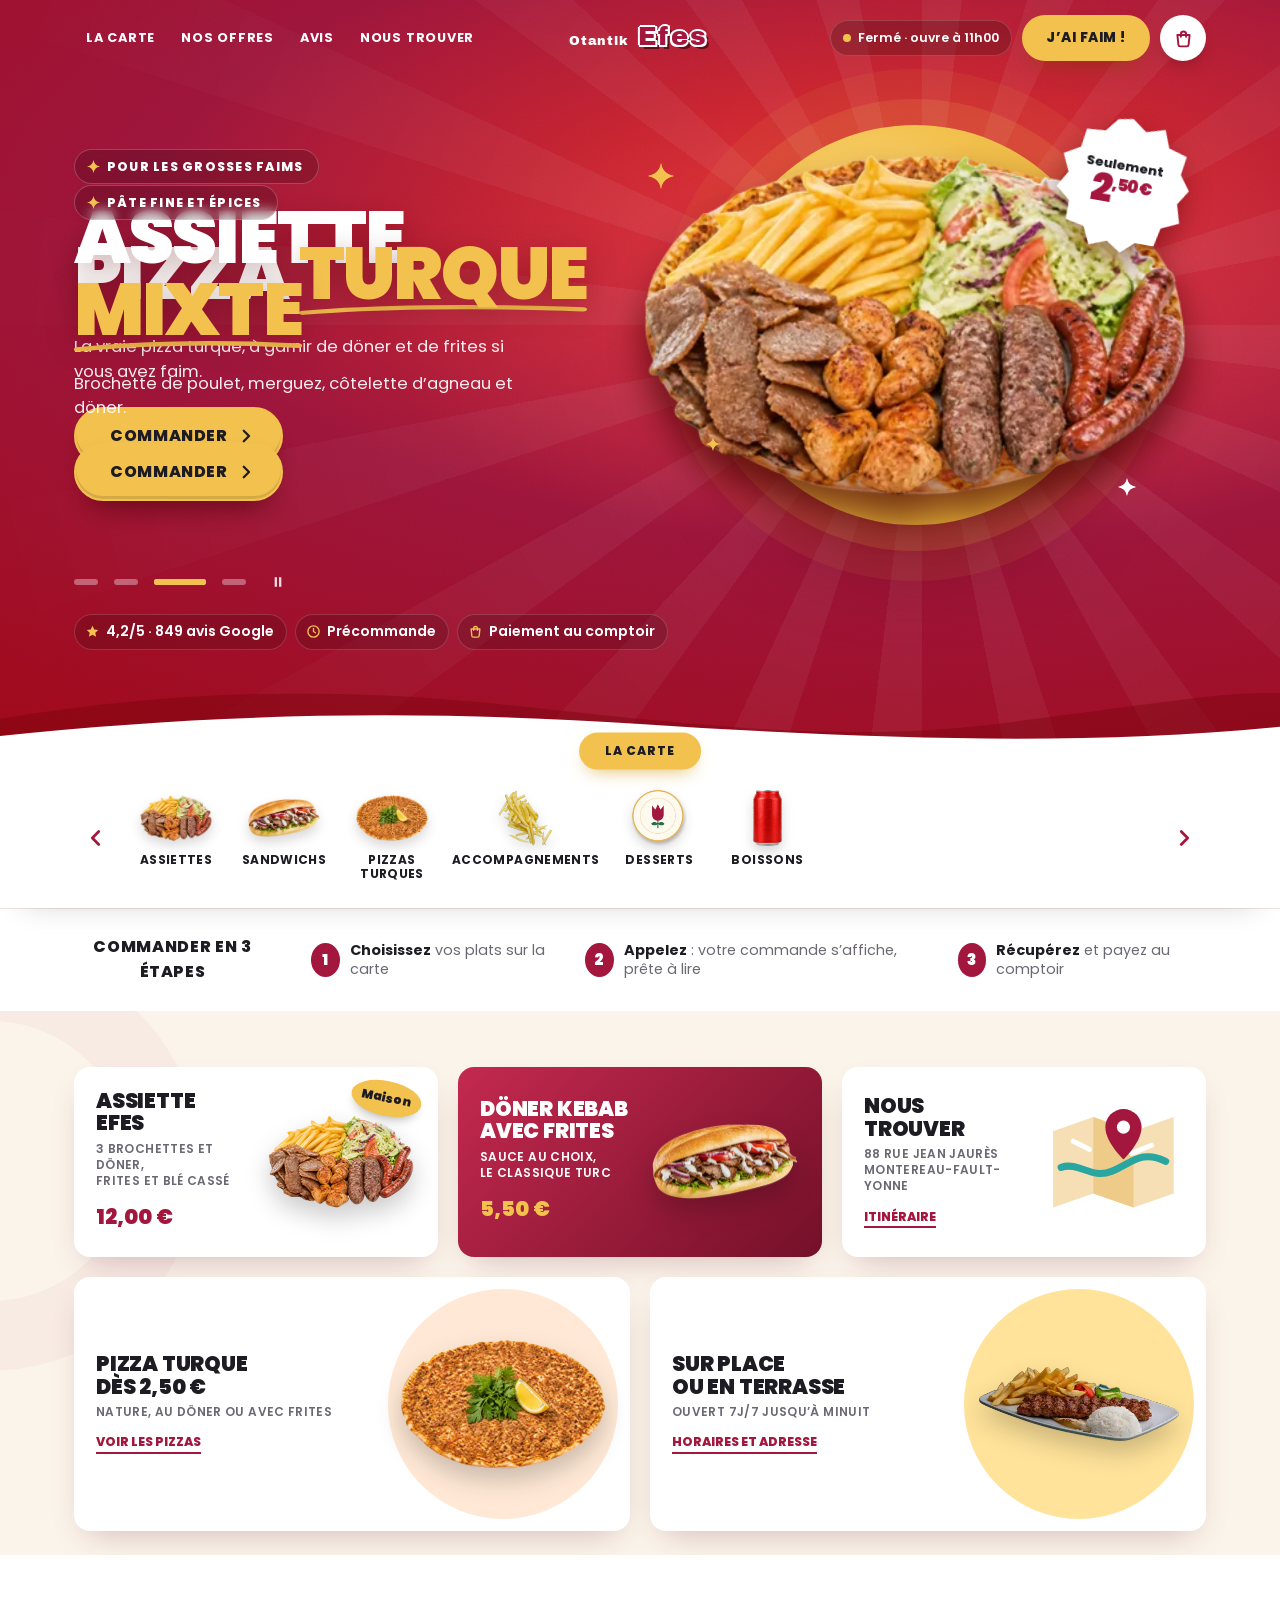
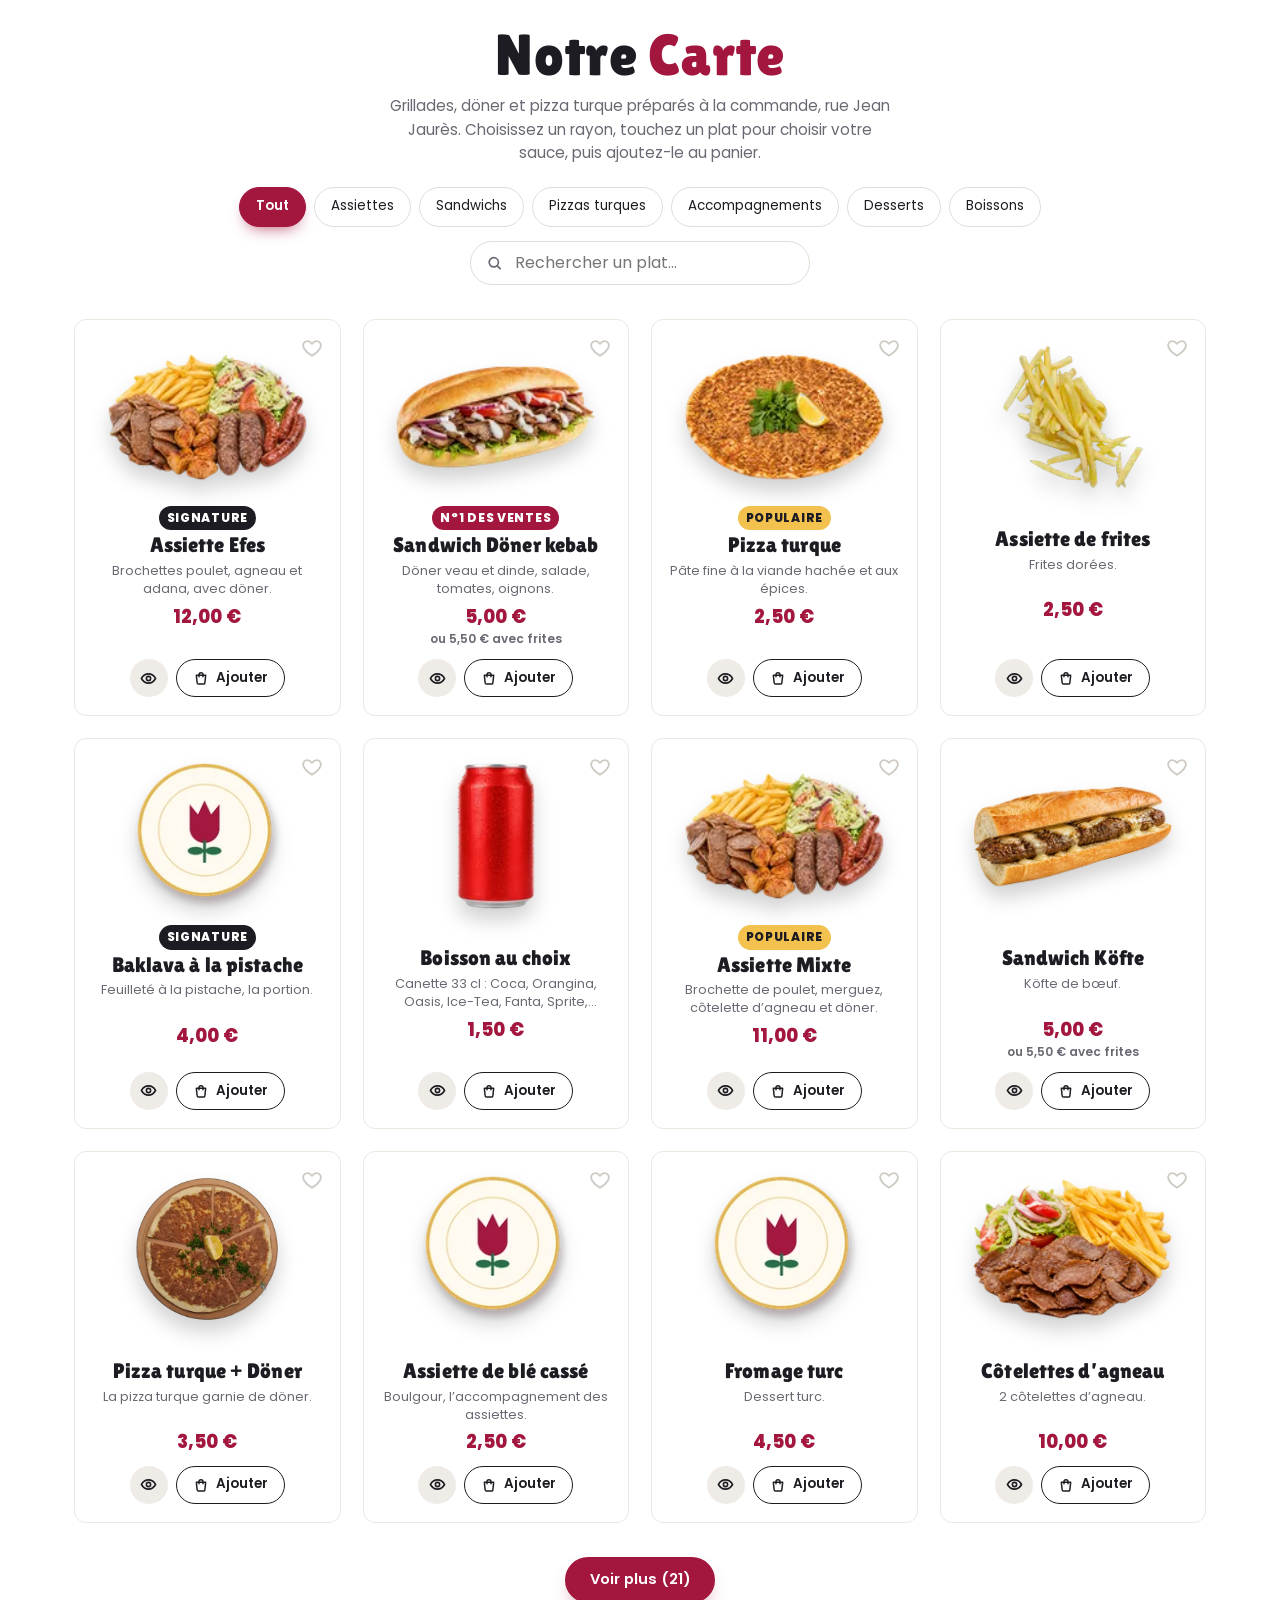
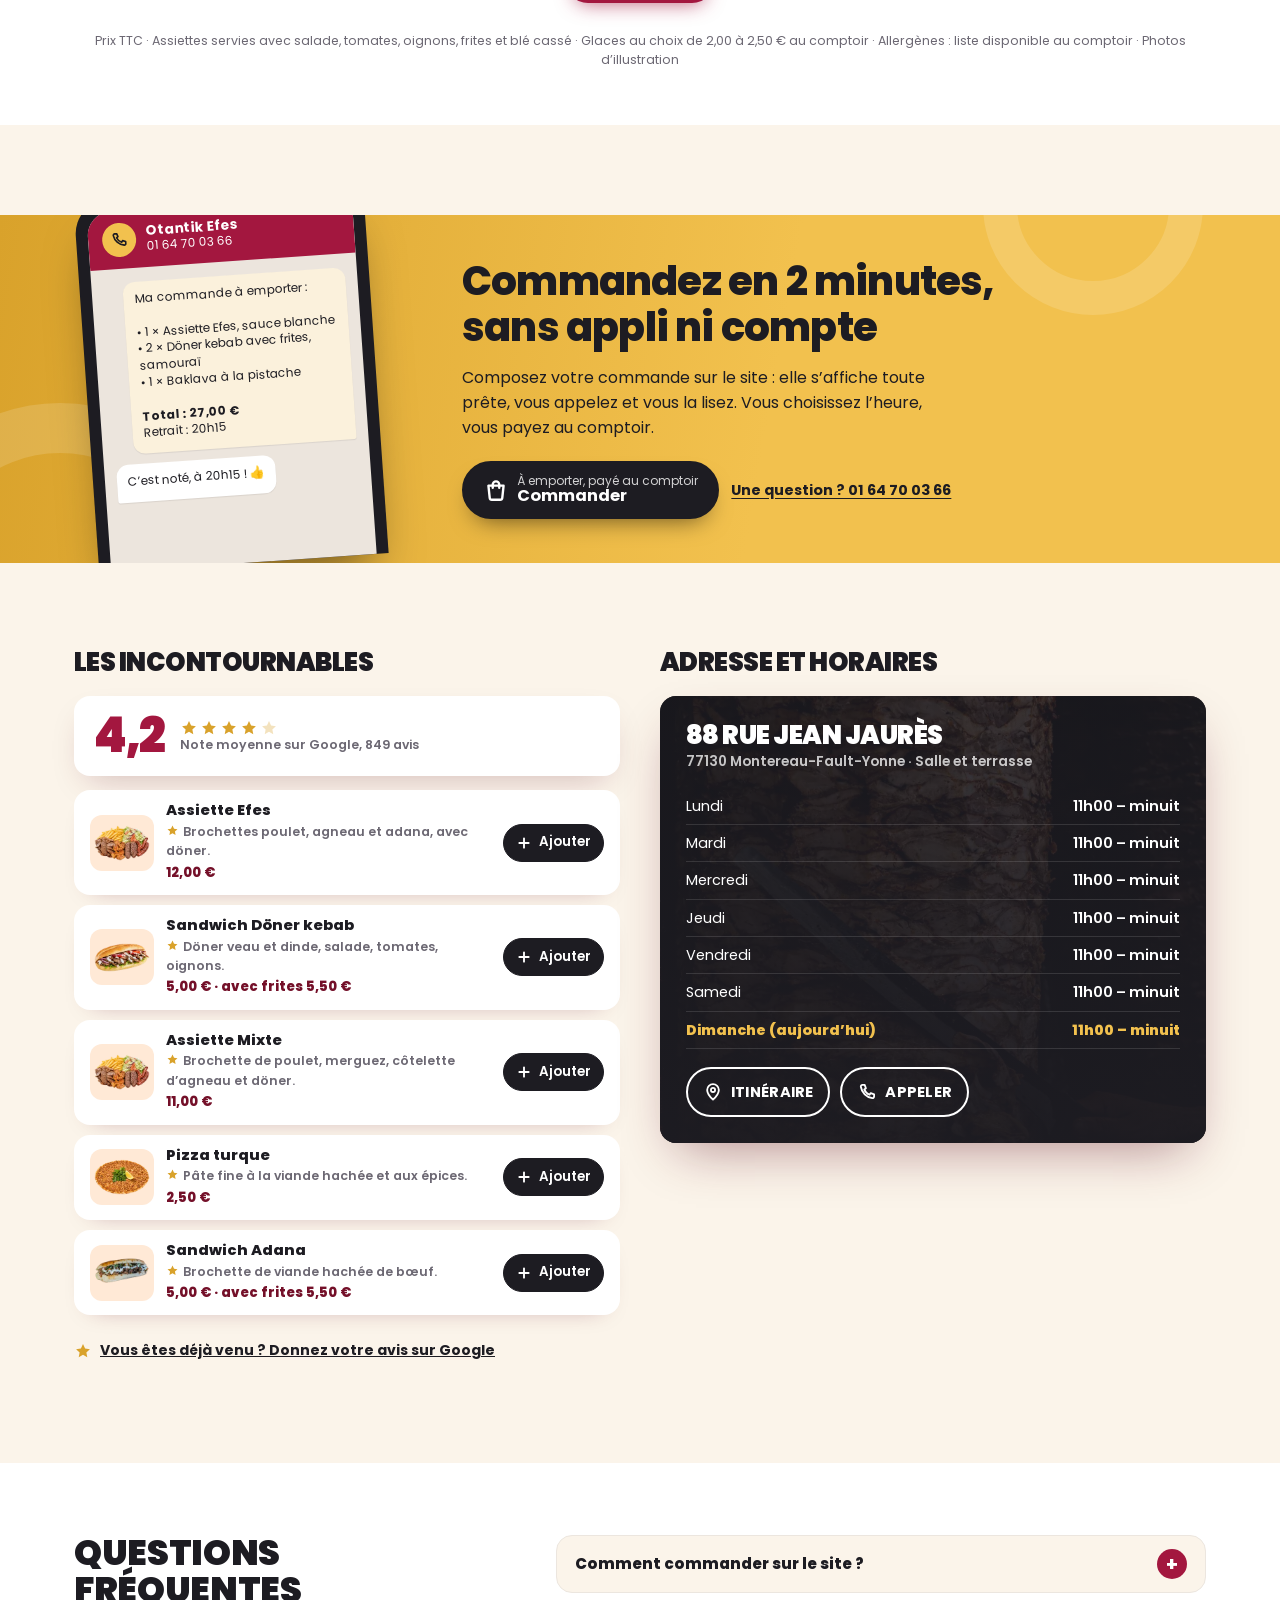
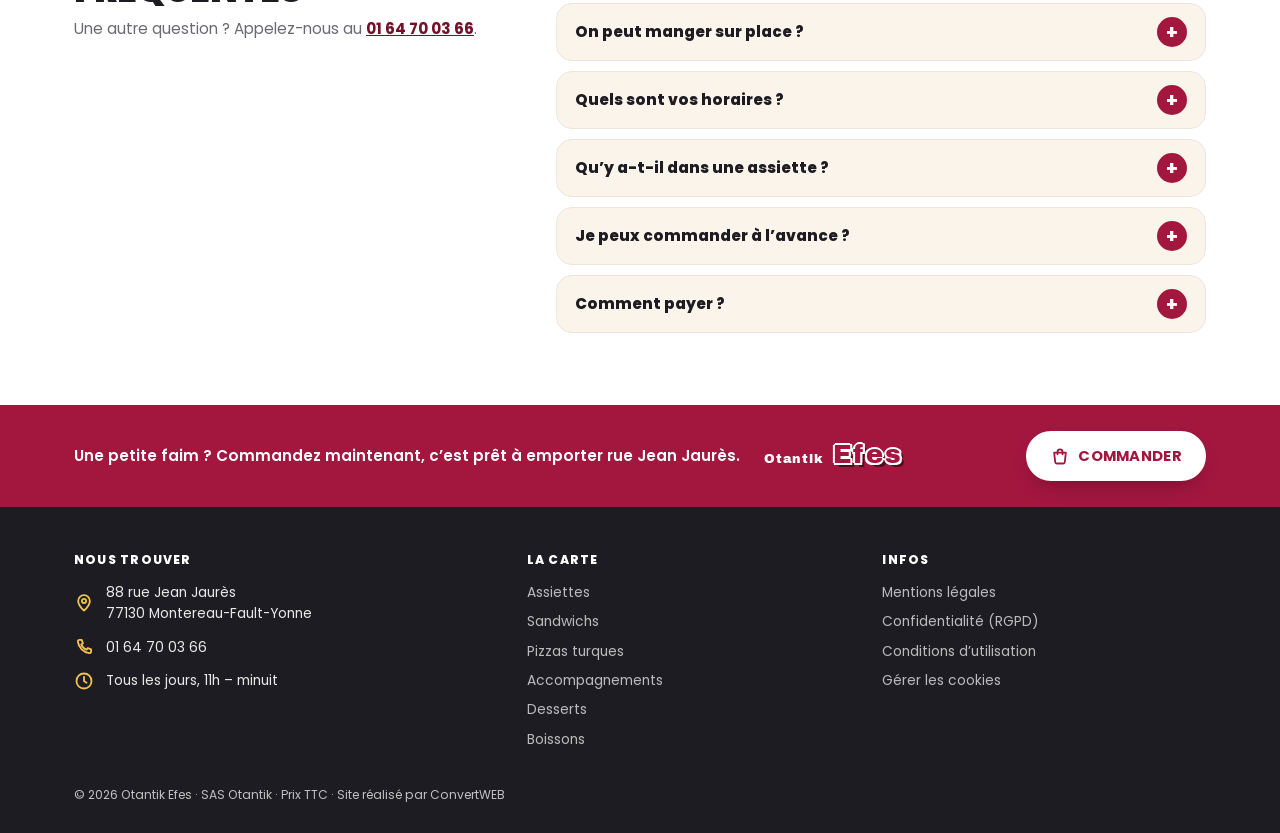
==== index.html @ 246e7611 "Site d'Otantik Efes, restaurant turc à Montereau Repris du modèle Le Touareg : carte du flyer (assie" ====
<!doctype html>
<html lang="fr">
<head>
<meta charset="utf-8">
<meta name="viewport" content="width=device-width, initial-scale=1, viewport-fit=cover">
<title>Otantik Efes Montereau · Restaurant turc, kebab et assiettes</title>
<meta name="description" content="Restaurant turc rue Jean Jaurès à Montereau-Fault-Yonne : assiettes grillades, döner kebab, adana, pizza turque. Ouvert 7j/7 de 11h à minuit. Sur place, en terrasse ou à emporter.">
<meta http-equiv="Content-Security-Policy" content="default-src 'self'; script-src 'self' https://gc.zgo.at; style-src 'self' 'unsafe-inline'; img-src 'self' data: https://*.goatcounter.com; font-src 'self'; connect-src 'self' https://*.goatcounter.com; object-src 'none'; base-uri 'self'; form-action 'self'; upgrade-insecure-requests">
<meta name="referrer" content="strict-origin-when-cross-origin">
<meta name="robots" content="index, follow, max-image-preview:large">
<meta name="theme-color" content="#a3173f">
<meta name="format-detection" content="telephone=no">
<link rel="canonical" href="https://convert-web.github.io/Efes/">
<link rel="icon" href="assets/img/favicon.ico" sizes="32x32">
<link rel="icon" href="assets/img/favicon.svg" type="image/svg+xml">
<link rel="apple-touch-icon" href="assets/img/apple-touch-icon.png">
<link rel="manifest" href="site.webmanifest">

<meta property="og:type" content="restaurant.restaurant">
<meta property="og:locale" content="fr_FR">
<meta property="og:site_name" content="Otantik Efes">
<meta property="og:title" content="Otantik Efes · Restaurant turc à Montereau">
<meta property="og:description" content="88 rue Jean Jaurès à Montereau-Fault-Yonne. Ouvert 7j/7 de 11h à minuit. Assiettes, döner kebab, pizza turque.">
<meta property="og:url" content="https://convert-web.github.io/Efes/">
<meta property="og:image" content="https://convert-web.github.io/Efes/assets/img/og-image.jpg">
<meta property="og:image:type" content="image/jpeg">
<meta property="og:image:width" content="1200">
<meta property="og:image:height" content="630">
<meta property="og:image:alt" content="Assiette de grillades d’Otantik Efes sur fond bordeaux">
<meta name="twitter:card" content="summary_large_image">
<meta name="twitter:title" content="Otantik Efes · Restaurant turc à Montereau">
<meta name="twitter:description" content="88 rue Jean Jaurès à Montereau-Fault-Yonne. Ouvert 7j/7 de 11h à minuit.">
<meta name="twitter:image" content="https://convert-web.github.io/Efes/assets/img/og-image.jpg">
<meta name="twitter:image:alt" content="Assiette de grillades d’Otantik Efes sur fond bordeaux">

<link rel="preload" href="assets/fonts/poppins-900.woff2" as="font" type="font/woff2" crossorigin>
<link rel="preload" href="assets/fonts/poppins-400.woff2" as="font" type="font/woff2" crossorigin>
<link rel="preload" href="assets/fonts/poppins-800.woff2" as="font" type="font/woff2" crossorigin>
<link rel="preload" as="image" href="assets/img/plats/assiette-mixte-420.webp" imagesrcset="assets/img/plats/assiette-mixte-160.webp 160w, assets/img/plats/assiette-mixte-420.webp 420w, assets/img/plats/assiette-mixte-600.webp 600w, assets/img/plats/assiette-mixte-840.webp 840w" imagesizes="(min-width: 768px) 560px, 300px" fetchpriority="high">
<link rel="stylesheet" href="assets/css/site.css?v=20261110a">

<script type="application/ld+json">
{
  "@context": "https://schema.org",
  "@type": "Restaurant",
  "name": "Otantik Efes",
  "alternateName": "Restaurant Efes",
  "url": "https://convert-web.github.io/Efes/",
  "image": "https://convert-web.github.io/Efes/assets/img/og-image.jpg",
  "servesCuisine": ["Turque", "Kebab", "Grillades", "Pizza turque", "Sandwichs"],
  "priceRange": "10–20 €",
  "telephone": "+33 1 64 70 03 66",
  "address": {
    "@type": "PostalAddress",
    "streetAddress": "88 rue Jean Jaurès",
    "postalCode": "77130",
    "addressLocality": "Montereau-Fault-Yonne",
    "addressRegion": "Seine-et-Marne",
    "addressCountry": "FR"
  },
  "openingHoursSpecification": [{
    "@type": "OpeningHoursSpecification",
    "dayOfWeek": ["Monday", "Tuesday", "Wednesday", "Thursday", "Friday", "Saturday", "Sunday"],
    "opens": "11:00",
    "closes": "23:59"
  }],
  "hasMenu": "https://convert-web.github.io/Efes/#carte",
  "acceptsReservations": false,
  "amenityFeature": [{"@type": "LocationFeatureSpecification", "name": "Terrasse", "value": true}]
}
</script>
<script type="application/ld+json">
{
  "@context": "https://schema.org",
  "@type": "FAQPage",
  "mainEntity": [
    {"@type": "Question", "name": "Comment commander sur le site ?", "acceptedAnswer": {"@type": "Answer", "text": "Choisissez vos plats sur la carte, ouvrez le panier, indiquez votre prénom et l’heure de retrait. Votre commande s’affiche, prête à lire : appelez le 01 64 70 03 66 et vous la récupérez au comptoir. Pas besoin de compte ni d’application."}},
    {"@type": "Question", "name": "On peut manger sur place ?", "acceptedAnswer": {"@type": "Answer", "text": "Oui, en salle ou en terrasse, au 88 rue Jean Jaurès à Montereau-Fault-Yonne. Tout est aussi disponible à emporter."}},
    {"@type": "Question", "name": "Quels sont vos horaires ?", "acceptedAnswer": {"@type": "Answer", "text": "Tous les jours, de 11h à minuit, sans interruption."}},
    {"@type": "Question", "name": "Qu’y a-t-il dans une assiette ?", "acceptedAnswer": {"@type": "Answer", "text": "Toutes nos assiettes sont servies avec salade, tomates, oignons, frites et blé cassé, et la sauce de votre choix : sauce blanche, harissa, ketchup, mayonnaise, moutarde, samouraï, algérienne ou barbecue."}},
    {"@type": "Question", "name": "Je peux commander à l’avance ?", "acceptedAnswer": {"@type": "Answer", "text": "Oui. Dans le panier, choisissez l’heure de retrait qui vous arrange, même pour plus tard dans la journée ou le lendemain si nous sommes fermés."}},
    {"@type": "Question", "name": "Comment payer ?", "acceptedAnswer": {"@type": "Answer", "text": "Vous payez au comptoir en récupérant votre commande."}}
  ]
}
</script>
</head>
<body>

<!-- Icônes -->
<svg width="0" height="0" style="position:absolute" aria-hidden="true">
  <symbol id="i-plus" viewBox="0 0 24 24"><path d="M12 5v14M5 12h14" stroke="currentColor" stroke-width="2.8" stroke-linecap="round" fill="none"/></symbol>
  <symbol id="i-sac" viewBox="0 0 24 24"><path d="M5 8h14l-1.2 11.2a2 2 0 0 1-2 1.8H8.2a2 2 0 0 1-2-1.8L5 8Z" fill="none" stroke="currentColor" stroke-width="2.2" stroke-linejoin="round"/><path d="M9 10V7a3 3 0 0 1 6 0v3" fill="none" stroke="currentColor" stroke-width="2.2" stroke-linecap="round"/></symbol>
  <symbol id="i-whatsapp" viewBox="0 0 24 24"><path fill="currentColor" d="M12.04 2a9.93 9.93 0 0 0-8.5 15.07L2 22l5.08-1.5A9.94 9.94 0 1 0 12.04 2Zm0 18.13a8.2 8.2 0 0 1-4.2-1.15l-.3-.18-3.02.89.9-2.94-.2-.31a8.2 8.2 0 1 1 6.82 3.69Zm4.5-6.14c-.25-.12-1.46-.72-1.69-.8-.23-.08-.39-.12-.56.12-.16.25-.64.8-.79.97-.14.16-.29.18-.54.06a6.7 6.7 0 0 1-1.97-1.22 7.4 7.4 0 0 1-1.37-1.7c-.14-.25 0-.38.11-.5l.37-.43c.12-.14.16-.25.25-.41.08-.16.04-.31-.02-.43-.06-.12-.56-1.34-.76-1.84-.2-.48-.4-.41-.56-.42h-.47a.9.9 0 0 0-.66.31 2.76 2.76 0 0 0-.86 2.05 4.8 4.8 0 0 0 1 2.55 11 11 0 0 0 4.2 3.71c.59.25 1.04.4 1.4.52.59.19 1.12.16 1.55.1.47-.07 1.46-.6 1.66-1.17.2-.58.2-1.07.15-1.17-.06-.1-.22-.17-.47-.29Z"/></symbol>
  <symbol id="i-tel" viewBox="0 0 24 24"><path d="M6.6 3.5h2.6l1.5 4-2 1.4a11 11 0 0 0 6.4 6.4l1.4-2 4 1.5v2.6a2 2 0 0 1-2.2 2A16.5 16.5 0 0 1 4.6 5.7a2 2 0 0 1 2-2.2Z" fill="none" stroke="currentColor" stroke-width="2.2" stroke-linejoin="round"/></symbol>
  <symbol id="i-scooter" viewBox="0 0 24 24"><g fill="none" stroke="currentColor" stroke-width="2.2" stroke-linecap="round" stroke-linejoin="round"><circle cx="6" cy="17" r="2.5"/><circle cx="18" cy="17" r="2.5"/><path d="M8.5 17h7M15 17l-1.5-7H11M13.5 10h3l1.5 4.5M4 13h5l1.5 4"/><path d="M3 8h6"/></g></symbol>
  <symbol id="i-horloge" viewBox="0 0 24 24"><g fill="none" stroke="currentColor" stroke-width="2.2" stroke-linecap="round"><circle cx="12" cy="12" r="9"/><path d="M12 7v5l3 2"/></g></symbol>
  <symbol id="i-lieu" viewBox="0 0 24 24"><g fill="none" stroke="currentColor" stroke-width="2.2"><path d="M12 21s-7-6.2-7-11.5a7 7 0 0 1 14 0C19 14.8 12 21 12 21Z" stroke-linejoin="round"/><circle cx="12" cy="9.5" r="2.5"/></g></symbol>
  <symbol id="i-etoile" viewBox="0 0 24 24"><path fill="currentColor" d="m12 2.8 2.8 5.9 6.4.8-4.7 4.4 1.2 6.4L12 17.1l-5.7 3.2 1.2-6.4L2.8 9.5l6.4-.8L12 2.8Z"/></symbol>
  <symbol id="i-ticket" viewBox="0 0 24 24"><path d="M3 8a2 2 0 0 0 2-2h14a2 2 0 0 0 2 2v8a2 2 0 0 0-2 2H5a2 2 0 0 0-2-2V8Z" fill="none" stroke="currentColor" stroke-width="2.2" stroke-linejoin="round"/><path d="M9 10h6M9 14h4" stroke="currentColor" stroke-width="2.2" stroke-linecap="round"/></symbol>
  <symbol id="i-check" viewBox="0 0 24 24"><path d="m5 12.5 4.5 4.5L19 7.5" fill="none" stroke="currentColor" stroke-width="2.8" stroke-linecap="round" stroke-linejoin="round"/></symbol>
  <symbol id="i-fermer" viewBox="0 0 24 24"><path d="M6 6l12 12M18 6 6 18" stroke="currentColor" stroke-width="2.6" stroke-linecap="round"/></symbol>
  <symbol id="i-menu" viewBox="0 0 24 24"><path d="M4 7h16M4 12h16M4 17h16" stroke="currentColor" stroke-width="2.6" stroke-linecap="round"/></symbol>
  <symbol id="i-oeil" viewBox="0 0 24 24"><g fill="none" stroke="currentColor" stroke-width="2.2"><path d="M2 12s3.6-6.5 10-6.5S22 12 22 12s-3.6 6.5-10 6.5S2 12 2 12Z" stroke-linejoin="round"/><circle cx="12" cy="12" r="3"/></g></symbol>
  <symbol id="i-coeur" viewBox="0 0 24 24"><path d="M12 20.5s-7.5-4.6-9.3-9.4C1.4 7.6 3.6 4.5 6.9 4.5c2.1 0 3.6 1.1 5.1 3 1.5-1.9 3-3 5.1-3 3.3 0 5.5 3.1 4.2 6.6-1.8 4.8-9.3 9.4-9.3 9.4Z" stroke="currentColor" stroke-width="2" stroke-linejoin="round"/></symbol>
  <symbol id="i-maison" viewBox="0 0 24 24"><path d="M3.5 11 12 4l8.5 7M6 9.5V20h4.5v-5.5h3V20H18V9.5" fill="none" stroke="currentColor" stroke-width="2.2" stroke-linecap="round" stroke-linejoin="round"/></symbol>
  <symbol id="i-liste" viewBox="0 0 24 24"><g fill="none" stroke="currentColor" stroke-width="2.2" stroke-linecap="round"><path d="M9 6h11M9 12h11M9 18h11"/><circle cx="4.5" cy="6" r="1.2" fill="currentColor"/><circle cx="4.5" cy="12" r="1.2" fill="currentColor"/><circle cx="4.5" cy="18" r="1.2" fill="currentColor"/></g></symbol>
  <symbol id="i-mail" viewBox="0 0 24 24"><g fill="none" stroke="currentColor" stroke-width="2.2" stroke-linejoin="round"><rect x="3" y="5.5" width="18" height="13" rx="2"/><path d="m4 7 8 6 8-6" stroke-linecap="round"/></g></symbol>
  <symbol id="i-loupe" viewBox="0 0 24 24"><g fill="none" stroke="currentColor" stroke-width="2.4" stroke-linecap="round"><circle cx="11" cy="11" r="6.5"/><path d="m16 16 4 4"/></g></symbol>
  <symbol id="i-gauche" viewBox="0 0 24 24"><path d="m15 5-7 7 7 7" fill="none" stroke="currentColor" stroke-width="3" stroke-linecap="round" stroke-linejoin="round"/></symbol>
  <symbol id="i-droite" viewBox="0 0 24 24"><path d="m9 5 7 7-7 7" fill="none" stroke="currentColor" stroke-width="3" stroke-linecap="round" stroke-linejoin="round"/></symbol>
  <symbol id="i-embleme" viewBox="0 0 32 44"><circle cx="16" cy="8.5" r="6" fill="none" stroke="currentColor" stroke-width="3.6"/><path d="M3 22.5h26" stroke="currentColor" stroke-width="3.6" stroke-linecap="round"/><path fill="currentColor" fill-rule="evenodd" d="M16 16.5 25.5 30 16 43.5 6.5 30Zm0 7.5-4.2 6 4.2 6 4.2-6Z"/></symbol>
  <symbol id="i-etincelle" viewBox="0 0 24 24"><path d="M12 0c.9 6.4 4.6 10.6 12 12-7.4 1.4-11.1 5.6-12 12-.9-6.4-4.6-10.6-12-12C7.4 10.6 11.1 6.4 12 0z" fill="currentColor"/></symbol>
  <symbol id="i-pause" viewBox="0 0 24 24"><path d="M7 5h3.5v14H7zM13.5 5H17v14h-3.5z" fill="currentColor"/></symbol>
  <symbol id="i-lecture" viewBox="0 0 24 24"><path d="M8 5.5v13a1 1 0 0 0 1.5.86l10.2-6.5a1 1 0 0 0 0-1.72L9.5 4.64A1 1 0 0 0 8 5.5z" fill="currentColor"/></symbol>
  <symbol id="i-fleche-courbe" viewBox="0 0 80 60"><path d="M6 50C14 22 36 10 64 12" fill="none" stroke="currentColor" stroke-width="7" stroke-linecap="round"/><path d="M52 2l16 10-14 13" fill="none" stroke="currentColor" stroke-width="7" stroke-linecap="round" stroke-linejoin="round"/></symbol>
</svg>

<a class="sr" href="#carte">Aller à la carte</a>

<!-- EN-TÊTE -->
<header class="entete" id="entete">
  <div class="wrap entete-wrap">
    <a class="logo" href="#haut" aria-label="Otantik Efes, retour en haut">
      <span class="logo-nom"><span class="logo-le">Otantik</span> <span class="logo-mot">Efes</span></span>
    </a>
    <nav class="nav" aria-label="Navigation principale">
      <a href="#carte">La carte</a>
      <a href="#offres">Nos offres</a>
      <a href="#avis">Avis</a>
      <a href="#infos">Nous trouver</a>
    </nav>
    <div class="entete-actions">
      <span class="statut" data-statut>Horaires</span>
      <a class="btn btn-faim grand-ecran" href="#carte">J’ai faim !</a>
      <button class="rond rond-panier grand-ecran" type="button" data-ouvrir-panier aria-label="Ouvrir le panier">
        <svg aria-hidden="true"><use href="#i-sac"/></svg>
        <span class="compteur" data-compteur>0</span>
      </button>
    </div>
  </div>
</header>

<main id="haut">

  <!-- HERO ROUGE -->
  <section class="hero" aria-roledescription="carrousel" aria-label="Nos spécialités">
    <h1 class="invisible">Otantik Efes, restaurant turc à Montereau-Fault-Yonne : assiettes, döner kebab et pizza turque</h1>
    <div class="hero-deco" aria-hidden="true"><span class="hero-rayons"></span><span class="hero-grain"></span></div>
    <div class="wrap">
      <div class="diapos" data-diapos></div>
      <div class="hero-commandes">
        <div class="points" role="tablist" aria-label="Choisir une spécialité" data-points></div>
        <button class="hero-pause" type="button" data-pause aria-label="Mettre en pause le défilement"><svg aria-hidden="true"><use href="#i-pause"/></svg></button>
      </div>
      <ul class="rassure">
        <li><svg aria-hidden="true"><use href="#i-etoile"/></svg>4,2/5 · 849 avis Google</li>
        <li><svg aria-hidden="true"><use href="#i-horloge"/></svg><span data-delai>Prêt en ~15 min</span></li>
        <li><svg aria-hidden="true"><use href="#i-sac"/></svg>Paiement au comptoir</li>
      </ul>
    </div>
    <svg class="hero-dunes" viewBox="0 0 1440 120" preserveAspectRatio="none" aria-hidden="true">
      <path class="dune-1" d="M0 70C180 30 360 20 560 48s380 60 560 30 260-50 320-46V120H0z"/>
      <path class="dune-2" d="M0 96c240-34 470-40 720-18s500 34 720 4V120H0z"/>
    </svg>
  </section>

  <!-- BARRE DES RAYONS -->
  <section class="rayons" aria-label="Rayons de la carte">
    <span class="pilule">La carte</span>
    <div class="wrap rayons-wrap">
      <button class="fleche" type="button" data-defiler="-1" aria-label="Rayons précédents"><svg aria-hidden="true"><use href="#i-gauche"/></svg></button>
      <div class="rayons-liste" data-rayons role="tablist" aria-label="Rayons"></div>
      <button class="fleche" type="button" data-defiler="1" aria-label="Rayons suivants"><svg aria-hidden="true"><use href="#i-droite"/></svg></button>
    </div>
  </section>

  <!-- COMMENT ÇA MARCHE -->
  <section class="etapes" aria-labelledby="titre-etapes">
    <div class="wrap">
      <h2 class="etapes-titre" id="titre-etapes">Commander en 3 étapes</h2>
      <ol class="etapes-liste">
        <li><span class="etape-num" aria-hidden="true">1</span><span><b>Choisissez</b> vos plats sur la carte</span></li>
        <li><span class="etape-num" aria-hidden="true">2</span><span><b>Appelez</b> : votre commande s’affiche, prête à lire</span></li>
        <li><span class="etape-num" aria-hidden="true">3</span><span><b>Récupérez</b> et payez au comptoir</span></li>
      </ol>
    </div>
  </section>

  <!-- OFFRES (cartes) -->
  <section class="offres fond-creme" id="offres" aria-labelledby="titre-offres">
    <div class="wrap">
      <h2 class="sr" id="titre-offres">Nos offres</h2>
      <div class="cartes-offres">
        <article class="offre" data-ouvrir-plat="assiette-efes">
          <div class="offre-texte">
            <h3>Assiette<br>Efes</h3>
            <p>3 brochettes et döner,<br>frites et blé cassé</p>
            <strong class="offre-prix" data-prix-de="assiette-efes">12,00 €</strong>
          </div>
          <img src="assets/img/plats/assiette-mixte-420.webp" srcset="assets/img/plats/assiette-mixte-160.webp 160w, assets/img/plats/assiette-mixte-420.webp 420w, assets/img/plats/assiette-mixte-600.webp 600w, assets/img/plats/assiette-mixte-840.webp 840w" sizes="(min-width: 1024px) 180px, 40vw" alt="Assiette de grillades avec frites et salade" width="420" height="270" loading="lazy" decoding="async">
          <span class="sticker">Maison</span>
          <button class="sr" type="button" data-plat="assiette-efes">Commander l’assiette Efes</button>
        </article>
        <article class="offre offre-rouge" data-ouvrir-plat="doner" data-formule="menu">
          <div class="offre-texte">
            <h3>Döner kebab<br>avec frites</h3>
            <p>Sauce au choix,<br>le classique turc</p>
            <strong class="offre-prix" data-prix-de="doner" data-formule-prix="menu">5,50 €</strong>
          </div>
          <img src="assets/img/plats/kebab-420.webp" srcset="assets/img/plats/kebab-160.webp 160w, assets/img/plats/kebab-420.webp 420w, assets/img/plats/kebab-600.webp 600w, assets/img/plats/kebab-840.webp 840w" sizes="(min-width: 1024px) 180px, 40vw" alt="Sandwich döner kebab" width="420" height="223" loading="lazy" decoding="async">
          <button class="sr" type="button" data-plat="doner" data-formule="menu">Commander le döner kebab avec frites</button>
        </article>
        <a class="offre" href="https://www.google.com/maps/search/?api=1&amp;query=Efes+88+rue+Jean+Jaur%C3%A8s+77130+Montereau-Fault-Yonne" target="_blank" rel="noopener">
          <div class="offre-texte">
            <h3>Nous<br>trouver</h3>
            <p>88 rue Jean Jaurès<br>Montereau-Fault-Yonne</p>
            <span class="offre-lien">Itinéraire</span>
          </div>
          <svg class="carte-illu" viewBox="0 0 140 120" role="img" aria-label="Plan avec repère">
            <path d="M10 30 50 16l40 14 40-14v76l-40 14-40-14-40 14Z" fill="#f6dfb4"/>
            <path d="M50 16v76l40 14V30Z" fill="#efcb8a"/>
            <path d="M18 66c18-6 30 12 50 4s30-22 54-10" fill="none" stroke="#2aa6a0" stroke-width="7" stroke-linecap="round"/>
            <path d="M30 40l16 8M88 52l20-8" stroke="#fff" stroke-width="5" stroke-linecap="round"/>
            <path d="M80 8a18 18 0 0 0-18 18c0 15 18 32 18 32s18-17 18-32A18 18 0 0 0 80 8Z" fill="#a3173f"/>
            <circle cx="80" cy="26" r="6.5" fill="#fff"/>
          </svg>
        </a>
        <article class="offre offre-large" data-aller-rayon="salades-pizzas">
          <div class="offre-texte">
            <h3>Pizza turque<br>dès 2,50 €</h3>
            <p>Nature, au döner ou avec frites</p>
            <span class="offre-lien">Voir les pizzas</span>
          </div>
          <div class="offre-rond"><img src="assets/img/plats/pizza-turque-420.webp" srcset="assets/img/plats/pizza-turque-160.webp 160w, assets/img/plats/pizza-turque-420.webp 420w, assets/img/plats/pizza-turque-600.webp 600w, assets/img/plats/pizza-turque-840.webp 840w" sizes="(min-width: 1024px) 230px, 40vw" alt="Pizza turque" width="420" height="270" loading="lazy" decoding="async"></div>
          <button class="sr" type="button" data-aller-rayon="salades-pizzas">Voir les pizzas turques</button>
        </article>
        <a class="offre offre-large" href="#infos">
          <div class="offre-texte">
            <h3>Sur place<br>ou en terrasse</h3>
            <p>Ouvert 7j/7 jusqu’à minuit</p>
            <span class="offre-lien">Horaires et adresse</span>
          </div>
          <div class="offre-rond offre-rond-jaune"><img src="assets/img/cut/assiette-420.webp" srcset="assets/img/cut/assiette-160.webp 160w, assets/img/cut/assiette-420.webp 420w, assets/img/cut/assiette-600.webp 600w, assets/img/cut/assiette-840.webp 840w" sizes="(min-width: 1024px) 230px, 40vw" alt="Assiette adana kebab" width="420" height="171" loading="lazy" decoding="async"></div>
        </a>
      </div>
    </div>
  </section>

  <!-- LA CARTE -->
  <section class="carte" id="carte" aria-labelledby="titre-carte">
    <div class="wrap">
      <div class="carte-tete">
        <h2 class="titre-carte" id="titre-carte">Notre <em>Carte</em></h2>
        <p>Grillades, döner et pizza turque préparés à la commande, rue Jean Jaurès. Choisissez un rayon, touchez un plat pour choisir votre sauce, puis ajoutez-le au panier.</p>
      </div>
      <div class="reprise-zone" data-reprise hidden></div>
      <div class="filtres" role="tablist" aria-label="Filtrer la carte" data-filtres></div>
      <label class="recherche">
        <span class="sr">Rechercher un plat</span>
        <svg aria-hidden="true"><use href="#i-loupe"/></svg>
        <input type="search" id="recherche" placeholder="Rechercher un plat…" autocomplete="off" data-recherche>
      </label>
      <div class="grille-plats" data-carte aria-live="polite"></div>
      <div class="vide" data-vide hidden><strong>Aucun plat trouvé</strong>Essayez un autre mot, par exemple « poulet » ou « döner ».</div>
      <div class="voir-plus"><button class="btn" type="button" data-voir-plus hidden>Voir plus</button></div>
      <p class="carte-pied">Prix TTC · Assiettes servies avec salade, tomates, oignons, frites et blé cassé · Glaces au choix de 2,00 à 2,50 € au comptoir · Allergènes : liste disponible au comptoir · Photos d’illustration</p>
    </div>
  </section>

  <!-- BANDEAU JAUNE -->
  <section class="bandeau-jaune" aria-labelledby="titre-whatsapp">
    <div class="bj-deco" aria-hidden="true"><i></i><i></i></div>
    <div class="wrap bj-wrap">
      <div class="telephone" aria-hidden="true">
        <div class="tel-ecran">
          <div class="tel-barre"><span class="tel-avatar"><svg><use href="#i-tel"/></svg></span><span><b>Otantik Efes</b><small>01 64 70 03 66</small></span></div>
          <div class="tel-fil">
            <div class="bulle">Ma commande à emporter :<br><br>• 1 × Assiette Efes, sauce blanche<br>• 2 × Döner kebab avec frites, samouraï<br>• 1 × Baklava à la pistache<br><br><b>Total : 27,00 €</b><br>Retrait : 20h15</div>
            <div class="bulle bulle-recue">C’est noté, à 20h15 ! 👍</div>
          </div>
        </div>
      </div>
      <div class="bj-texte">
        <h2 id="titre-whatsapp">Commandez en 2 minutes,<br>sans appli ni compte</h2>
        <p>Composez votre commande sur le site : elle s’affiche toute prête, vous appelez et vous la lisez. Vous choisissez l’heure, vous payez au comptoir.</p>
        <div class="bj-boutons">
          <a class="btn btn-noir" href="#carte"><svg aria-hidden="true"><use href="#i-sac"/></svg><span><small>À emporter, payé au comptoir</small>Commander</span></a>
          <a class="lien-sobre" href="tel:+33164700366">Une question ? 01 64 70 03 66</a>
        </div>
      </div>
    </div>
  </section>

  <!-- AVIS + INFOS -->
  <section class="duo fond-creme" aria-label="Avis et horaires">
    <div class="wrap duo-grille">
      <div class="duo-col" id="avis">
        <h2 class="duo-titre">Les incontournables</h2>
        <div class="note-globale">
          <strong>4,2</strong>
          <div><span class="etoiles" aria-hidden="true"><svg><use href="#i-etoile"/></svg><svg><use href="#i-etoile"/></svg><svg><use href="#i-etoile"/></svg><svg><use href="#i-etoile"/></svg><svg class="pale"><use href="#i-etoile"/></svg></span>
          <small>Note moyenne sur Google, 849 avis</small></div>
        </div>
        <ul class="favoris-clients" data-palmares></ul>
        <a class="lien-avis" href="https://www.google.com/maps/search/?api=1&amp;query=Efes+88+rue+Jean+Jaur%C3%A8s+77130+Montereau-Fault-Yonne" target="_blank" rel="noopener" data-suivi="avis-google"><svg aria-hidden="true"><use href="#i-etoile"/></svg>Vous êtes déjà venu ? Donnez votre avis sur Google</a>
      </div>
      <div class="duo-col" id="infos">
        <h2 class="duo-titre">Adresse et horaires</h2>
        <div class="infos-carte">
          <img src="assets/img/broche-900.webp" srcset="assets/img/broche-900.webp 900w, assets/img/broche-1600.webp 1600w" sizes="(min-width: 900px) 560px, 100vw" alt="Broche de döner kebab en cuisson" width="900" height="1350" loading="lazy" decoding="async">
          <div class="infos-contenu">
            <address>88 rue Jean Jaurès<small>77130 Montereau-Fault-Yonne · Salle et terrasse</small></address>
            <table class="horaires" data-horaires><caption class="sr">Horaires d’ouverture</caption><tbody></tbody></table>
            <div class="infos-boutons">
              <a class="btn btn-contour" href="https://www.google.com/maps/search/?api=1&amp;query=Efes+88+rue+Jean+Jaur%C3%A8s+77130+Montereau-Fault-Yonne" target="_blank" rel="noopener"><svg aria-hidden="true"><use href="#i-lieu"/></svg>Itinéraire</a>
              <a class="btn btn-contour" href="tel:+33164700366"><svg aria-hidden="true"><use href="#i-tel"/></svg>Appeler</a>
            </div>
          </div>
        </div>
        <div class="titres" hidden><svg aria-hidden="true"><use href="#i-ticket"/></svg><span>Titres-restaurant acceptés : <b data-titres></b></span></div>
      </div>
    </div>
  </section>

  <!-- QUESTIONS FRÉQUENTES -->
  <section class="faq" id="faq" aria-labelledby="titre-faq">
    <div class="wrap faq-wrap">
      <div class="faq-tete">
        <h2 id="titre-faq">Questions fréquentes</h2>
        <p>Une autre question ? Appelez-nous au <a href="tel:+33164700366">01 64 70 03 66</a>.</p>
      </div>
      <div class="faq-liste">
        <details><summary>Comment commander sur le site ?</summary><p>Choisissez vos plats sur la carte, ouvrez le panier, indiquez votre prénom et l’heure de retrait. Votre commande s’affiche, prête à lire : appelez le 01 64 70 03 66 et vous la récupérez au comptoir. Pas besoin de compte ni d’application.</p></details>
        <details><summary>On peut manger sur place ?</summary><p>Oui, en salle ou en terrasse, au 88 rue Jean Jaurès à Montereau-Fault-Yonne. Tout est aussi disponible à emporter.</p></details>
        <details><summary>Quels sont vos horaires ?</summary><p>Tous les jours, de 11h à minuit, sans interruption.</p></details>
        <details><summary>Qu’y a-t-il dans une assiette ?</summary><p>Toutes nos assiettes sont servies avec salade, tomates, oignons, frites et blé cassé, et la sauce de votre choix : sauce blanche, harissa, ketchup, mayonnaise, moutarde, samouraï, algérienne ou barbecue.</p></details>
        <details><summary>Je peux commander à l’avance ?</summary><p>Oui. Dans le panier, choisissez l’heure de retrait qui vous arrange, même pour plus tard dans la journée ou le lendemain si nous sommes fermés.</p></details>
        <details><summary>Comment payer ?</summary><p>Vous payez au comptoir en récupérant votre commande.</p></details>
      </div>
    </div>
  </section>

</main>

<!-- PIED DE PAGE -->
<footer class="pied">
  <div class="pied-rouge">
    <div class="wrap pied-rouge-wrap">
      <div class="pied-accroche">
        <span class="logo"><span class="logo-nom"><span class="logo-le">Otantik</span> <span class="logo-mot">Efes</span></span></span>
        <p>Une petite faim ? Commandez maintenant, c’est prêt à emporter rue Jean Jaurès.</p>
      </div>
      <a class="btn btn-blanc" href="#carte"><svg aria-hidden="true"><use href="#i-sac"/></svg>Commander</a>
    </div>
  </div>
  <div class="pied-noir">
    <div class="wrap">
      <div class="pied-cols">
        <div>
          <h2 class="pied-titre">Nous trouver</h2>
          <ul class="pied-contact">
            <li><a href="https://www.google.com/maps/search/?api=1&amp;query=Efes+88+rue+Jean+Jaur%C3%A8s+77130+Montereau-Fault-Yonne" target="_blank" rel="noopener"><svg aria-hidden="true"><use href="#i-lieu"/></svg><span>88 rue Jean Jaurès<br>77130 Montereau-Fault-Yonne</span></a></li>
            <li><a href="tel:+33164700366"><svg aria-hidden="true"><use href="#i-tel"/></svg><span>01 64 70 03 66</span></a></li>
            <li><span><svg aria-hidden="true"><use href="#i-horloge"/></svg><span>Tous les jours, 11h – minuit</span></span></li>
                      </ul>
        </div>
        <div class="pied-col-carte"><h2 class="pied-titre">La carte</h2><ul data-pied-carte></ul></div>
        <div>
          <h2 class="pied-titre">Infos</h2>
          <ul>
                        <li><a href="mentions-legales.html">Mentions légales</a></li>
            <li><a href="politique-de-confidentialite.html">Confidentialité (RGPD)</a></li>
            <li><a href="cgu.html">Conditions d’utilisation</a></li>
            <li><a href="#" data-gerer-cookies>Gérer les cookies</a></li>
          </ul>
        </div>
      </div>
      <p class="pied-copy">© <span data-annee>2026</span> Otantik Efes · SAS Otantik · Prix TTC · Site réalisé par ConvertWEB</p>
    </div>
  </div>
</footer>

<!-- Barre de navigation basse (mobile et tablette) -->
<nav class="nav-basse" aria-label="Navigation rapide">
  <a href="#haut" data-nav-basse="haut"><svg aria-hidden="true"><use href="#i-maison"/></svg><span>Accueil</span></a>
  <a href="#carte" data-nav-basse="carte"><svg aria-hidden="true"><use href="#i-liste"/></svg><span>Carte</span></a>
  <button class="nav-panier" type="button" data-ouvrir-panier aria-label="Ouvrir le panier">
    <span class="nav-panier-rond"><svg aria-hidden="true"><use href="#i-sac"/></svg><span class="compteur" data-compteur>0</span></span>
    <span class="prix" data-total-nav>Panier</span>
  </button>
  <a href="tel:+33164700366"><svg aria-hidden="true"><use href="#i-tel"/></svg><span>Appeler</span></a>
  <a href="#infos" data-nav-basse="infos"><svg aria-hidden="true"><use href="#i-lieu"/></svg><span>Infos</span></a>
</nav>

<!-- Fiche produit -->
<dialog class="fiche" id="fiche" aria-labelledby="fiche-titre">
  <form class="fiche-boite" method="dialog" data-fiche-form novalidate></form>
</dialog>

<!-- Panier -->
<dialog class="panier" id="panier" aria-labelledby="panier-titre">
  <div class="panier-boite">
    <div class="panier-tete">
      <h2 id="panier-titre">Mon panier</h2>
      <button class="rond rond-gris" type="button" data-fermer-panier aria-label="Fermer le panier"><svg aria-hidden="true"><use href="#i-fermer"/></svg></button>
    </div>
    <div class="panier-corps" data-panier-corps></div>
    <div class="panier-pied" data-panier-pied></div>
  </div>
</dialog>

<div class="toast" role="status" aria-live="polite" data-toast></div>

<script src="js/donnees.js?v=20261110a"></script>
<script src="js/site.js?v=20261110a"></script>
<script src="js/consentement.js?v=20261110a" defer></script>
</body>
</html>
---- assets/css/site.css ----
/* =====================================================================
   LE TOUAREG · Feuille de style « mobile first »
   Les styles de base sont ceux du téléphone. Les écrans plus grands
   s'ajoutent par paliers :
     600 px  petite tablette
     768 px  tablette
     1024 px ordinateur (menu en haut, la barre basse disparaît)
   Les effets de survol ne s'appliquent qu'aux appareils avec souris.
   ===================================================================== */

@font-face { font-family: 'Poppins'; src: url('../fonts/poppins-400.woff2') format('woff2'); font-weight: 400; font-display: swap; }
@font-face { font-family: 'Poppins'; src: url('../fonts/poppins-600.woff2') format('woff2'); font-weight: 600; font-display: swap; }
@font-face { font-family: 'Poppins'; src: url('../fonts/poppins-700.woff2') format('woff2'); font-weight: 700; font-display: swap; }
@font-face { font-family: 'Poppins'; src: url('../fonts/poppins-800.woff2') format('woff2'); font-weight: 800; font-display: swap; }
@font-face { font-family: 'Poppins'; src: url('../fonts/poppins-900.woff2') format('woff2'); font-weight: 900; font-display: swap; }
@font-face { font-family: 'Lilita One'; src: url('../fonts/lilita-one.woff2') format('woff2'); font-weight: 400; font-display: swap; }

:root {
  --rouge: #a3173f;
  --rouge-vif: #c4294f;
  --rouge-fonce: #741029;
  --jaune: #f2c14e;
  --jaune-fonce: #d9a22b;
  --creme: #fbf4ea;
  --creme-2: #ffe9d6;
  --blanc: #ffffff;
  --noir: #1d1c22;
  --gris: #6c6873;
  --gris-clair: #ece6df;
  --trait: #e2ddd6;
  --vert: #1aa260;

  --f: 'Poppins', system-ui, -apple-system, 'Segoe UI', Roboto, Arial, sans-serif;
  --f-titre: 'Lilita One', var(--f);
  --r: 16px;
  --ombre: 0 14px 34px -14px rgba(90, 10, 35, .28);
  --ombre-forte: 0 22px 50px -18px rgba(90, 10, 30, .45);
  --gauche: max(16px, env(safe-area-inset-left, 0px));
  --droite: max(16px, env(safe-area-inset-right, 0px));
  --haut-securite: env(safe-area-inset-top, 0px);
  --bas-securite: env(safe-area-inset-bottom, 0px);
  --entete: 60px;
  --nav-basse: 66px;
  color-scheme: light;
}
@media (min-width: 600px) { :root { --gauche: max(24px, env(safe-area-inset-left, 0px)); --droite: max(24px, env(safe-area-inset-right, 0px)); } }
@media (min-width: 1024px) { :root { --entete: 76px; --nav-basse: 0px; } }

*, *::before, *::after { box-sizing: border-box; }
html { -webkit-text-size-adjust: 100%; scroll-behavior: smooth; scroll-padding-top: calc(var(--entete) + var(--haut-securite) + 8px); }
@media (prefers-reduced-motion: reduce) { html { scroll-behavior: auto; } *, *::before, *::after { transition: none !important; animation: none !important; } }
body {
  margin: 0; background: var(--creme); color: var(--noir); font-family: var(--f); font-size: 1rem; line-height: 1.55;
  -webkit-font-smoothing: antialiased; overflow-x: hidden;
  padding-bottom: calc(var(--nav-basse) + var(--bas-securite));
}
@media (min-width: 1024px) { body { padding-bottom: 0; } }
body.verrou { overflow: hidden; }
img { max-width: 100%; height: auto; display: block; }
a { color: inherit; }
a, button, input, select, textarea, label { -webkit-tap-highlight-color: transparent; touch-action: manipulation; }
button, input, select, textarea { font: inherit; color: inherit; }
button { cursor: pointer; }
:focus-visible { outline: 3px solid var(--jaune); outline-offset: 3px; border-radius: 8px; }
.sr { position: absolute !important; width: 1px; height: 1px; overflow: hidden; clip: rect(0 0 0 0); white-space: nowrap; }
.wrap { max-width: 1180px; margin-inline: auto; padding-left: var(--gauche); padding-right: var(--droite); }
[hidden] { display: none !important; }
.prix { font-variant-numeric: tabular-nums; white-space: nowrap; }
.fond-creme { background: var(--creme); }
.grand-ecran { display: none !important; }
@media (min-width: 1024px) { .grand-ecran { display: inline-grid !important; } }

/* ---------- Boutons ---------- */
.btn {
  --bg: var(--rouge); --fg: var(--blanc); --bd: var(--rouge);
  display: inline-flex; align-items: center; justify-content: center; gap: .55em;
  min-height: 50px; padding: 0 1.5em; border-radius: 999px; border: 2px solid var(--bd);
  background: var(--bg); color: var(--fg); text-decoration: none; white-space: nowrap;
  font-weight: 700; font-size: .92rem; letter-spacing: .02em; text-transform: uppercase;
  box-shadow: 0 10px 20px -10px rgba(163, 23, 63, .7);
  transition: transform .15s ease, background-color .15s ease, box-shadow .15s ease;
}
.btn:active { transform: scale(.97); --bg: var(--rouge-fonce); --bd: var(--rouge-fonce); }
.btn svg { width: 20px; height: 20px; flex: none; }
.btn-blanc { --bg: var(--blanc); --fg: var(--rouge); --bd: var(--blanc); box-shadow: 0 10px 22px -10px rgba(0,0,0,.35); }
.btn-contour { --bg: transparent; --fg: currentColor; --bd: currentColor; box-shadow: none; }
.btn-noir { --bg: var(--noir); --bd: var(--noir); text-transform: none; letter-spacing: 0; min-height: 58px; padding: 0 1.3em; box-shadow: 0 12px 24px -12px rgba(0,0,0,.6); }
.btn-noir span { display: grid; line-height: 1.1; text-align: left; font-size: 1.02rem; }
.btn-noir small { font-size: .75rem; font-weight: 500; opacity: .8; }
.btn-noir svg { width: 26px; height: 26px; }
.btn-petit { min-height: 44px; padding: 0 1.2em; font-size: .78rem; }
.btn-whatsapp { --bg: #1aa260; --bd: #1aa260; box-shadow: 0 10px 20px -10px rgba(26,162,96,.8); }
.btn-plein { width: 100%; }
@media (hover: hover) {
  .btn:hover { --bg: var(--rouge-fonce); --bd: var(--rouge-fonce); transform: translateY(-2px); }
  .btn-blanc:hover { --bg: var(--jaune); --bd: var(--jaune); --fg: var(--noir); }
  .btn-contour:hover { --bg: var(--blanc); --bd: var(--blanc); --fg: var(--rouge); }
  .btn-noir:hover { --bg: #000; --bd: #000; }
  .btn-whatsapp:hover { --bg: #138a50; --bd: #138a50; }
}

.rond {
  width: 46px; height: 46px; border-radius: 50%; border: 0; display: inline-grid; place-items: center; position: relative;
  background: var(--blanc); color: var(--rouge); text-decoration: none; flex: none;
  box-shadow: 0 8px 18px -8px rgba(0,0,0,.35); transition: transform .15s ease;
}
.rond:active { transform: scale(.94); }
.rond svg { width: 21px; height: 21px; }
.rond-gris { background: var(--gris-clair); color: var(--noir); box-shadow: none; }
@media (hover: hover) { .rond:hover { transform: scale(1.06); } }
.compteur {
  position: absolute; top: -4px; right: -4px; min-width: 22px; height: 22px; padding: 0 6px; border-radius: 11px;
  background: var(--jaune); color: var(--noir); font-size: .75rem; font-weight: 800; display: grid; place-items: center;
  border: 2px solid var(--rouge); font-variant-numeric: tabular-nums; line-height: 1;
}
.compteur.saut { animation: saut .35s ease; }
.compteur.zero { display: none; }
@keyframes saut { 45% { transform: scale(1.4); } }

/* ---------- En-tête ---------- */
.entete {
  position: fixed; top: 0; left: 0; right: 0; z-index: 40; color: var(--blanc);
  padding-top: var(--haut-securite); transition: background-color .25s ease, box-shadow .25s ease;
}
.entete.plein { background: var(--rouge); box-shadow: 0 10px 30px -18px rgba(0,0,0,.6); }
.entete-wrap { height: var(--entete); display: flex; align-items: center; gap: 12px; }
.logo { display: inline-flex; align-items: center; min-height: 44px; text-decoration: none; color: var(--blanc); flex: none; }
/* Nom façon enseigne du restaurant : lettres rouges bordées de blanc, avec ombre */
@font-face { font-family: 'Archivo Black'; src: url('../fonts/archivo-black.woff2') format('woff2'); font-weight: 400; font-display: swap; }
.logo-nom {
  display: inline-flex; align-items: baseline; gap: .38em; white-space: nowrap; line-height: 1;
  font-family: 'Archivo Black', var(--f); font-weight: 400; font-size: 1.22rem;
  padding: .1em .1em .2em 0;
}
.logo-le { color: var(--blanc); font-size: .5em; letter-spacing: .06em; }
.logo-mot {
  color: var(--rouge); letter-spacing: .09em;
  text-shadow: 2px 0 #fff, -2px 0 #fff, 0 2px #fff, 0 -2px #fff, 1.5px 1.5px #fff, -1.5px -1.5px #fff, 1.5px -1.5px #fff, -1.5px 1.5px #fff, 4px 4px 0 rgba(0,0,0,.5);
}
.nav { display: none; }
.entete-actions { display: flex; align-items: center; gap: 10px; margin-left: auto; }
.statut {
  display: inline-flex; align-items: center; gap: 7px; font-size: .75rem; font-weight: 600; white-space: nowrap;
  padding: 6px 11px; border-radius: 999px; background: rgba(0,0,0,.2);
}
.statut::before { content: ""; width: 8px; height: 8px; border-radius: 50%; background: #bbb; flex: none; }
.statut.ouvert::before { background: #46e08e; box-shadow: 0 0 0 4px rgba(70,224,142,.25); }
.statut.ferme::before { background: var(--jaune); }
/* Bouton jaune « J'ai faim ! » */
.btn-faim {
  --bg: var(--jaune); --fg: var(--noir); --bd: var(--jaune);
  font-weight: 800; text-transform: uppercase; letter-spacing: .04em; box-shadow: 0 12px 26px -12px rgba(120,60,0,.6);
}
.btn-faim.grand-ecran { min-height: 46px; padding: 0 22px; font-size: .85rem; }
@media (hover: hover) { .btn-faim:hover { --bg: #f7d27a; --bd: #f7d27a; transform: translateY(-1px); } }
/* Ordinateur : menu à gauche, nom au centre, actions à droite (façon grande enseigne) */
@media (min-width: 1024px) {
  .entete-wrap { display: grid; grid-template-columns: 1fr auto 1fr; gap: 20px; }
  .logo { order: 2; justify-self: center; }
  .nav { order: 1; justify-self: start; }
  .entete-actions { order: 3; justify-self: end; }
  .logo-nom { font-size: 1.6rem; }
  .nav { display: flex; gap: 2px; }
  .nav a { text-decoration: none; font-weight: 700; font-size: .8rem; letter-spacing: .06em; text-transform: uppercase; padding: 12px; border-radius: 999px; transition: background-color .15s ease; }
  .nav a:hover { background: rgba(255,255,255,.16); }
  .entete-actions { margin-left: 0; }
  .statut { font-size: .78rem; padding: 7px 12px; }
}

/* ---------- Barre de navigation basse (mobile, tablette) ---------- */
.nav-basse {
  position: fixed; z-index: 45; left: 0; right: 0; bottom: 0;
  display: grid; grid-template-columns: repeat(5, 1fr); align-items: end;
  height: calc(var(--nav-basse) + var(--bas-securite)); padding: 0 var(--droite) var(--bas-securite) var(--gauche);
  background: var(--blanc); box-shadow: 0 -8px 24px -12px rgba(60, 20, 10, .3); border-radius: 18px 18px 0 0;
}
.nav-basse a, .nav-panier {
  display: grid; justify-items: center; align-content: center; gap: 3px; height: var(--nav-basse);
  text-decoration: none; color: var(--gris); font-size: .75rem; font-weight: 600; border: 0; background: none; padding: 0;
}
.nav-basse a svg { width: 23px; height: 23px; }
.nav-basse a.actif { color: var(--rouge); }
.nav-basse a.actif span { font-weight: 800; }
.nav-panier { position: relative; color: var(--noir); font-weight: 800; }
.nav-panier-rond {
  position: relative; width: 56px; height: 56px; margin-top: -26px; border-radius: 50%; display: grid; place-items: center;
  background: var(--rouge); color: var(--blanc); border: 4px solid var(--blanc);
  box-shadow: 0 10px 20px -8px rgba(163,23,63,.8); transition: transform .15s ease;
}
.nav-panier-rond svg { width: 24px; height: 24px; }
.nav-panier-rond .compteur { top: -6px; right: -8px; }
.nav-panier:active .nav-panier-rond { transform: scale(.94); }
.nav-panier.plein .prix { color: var(--rouge); }
@media (min-width: 1024px) { .nav-basse { display: none; } }

/* ---------- Hero rouge : soleil du désert, rayons, dunes ---------- */
.hero {
  --soleil-x: 50%; --soleil-y: calc(var(--entete) + var(--haut-securite) + 100px); /* en px : ne bouge pas si la hauteur du bandeau change */
  position: relative; overflow: hidden; color: var(--blanc); isolation: isolate;
  background:
    radial-gradient(60% 45% at var(--soleil-x) var(--soleil-y), rgba(210,70,110,.5) 0%, rgba(200,50,90,0) 70%),
    radial-gradient(140% 100% at 70% 30%, #f3352a 0%, var(--rouge) 42%, #a8070f 100%);
  padding: calc(var(--entete) + var(--haut-securite) + 2px) 0 64px;
}
.hero-deco { position: absolute; inset: 0; z-index: -1; pointer-events: none; }
/* rayons de soleil (façon enseigne de fast-food), très discrets */
.hero-rayons {
  position: absolute; left: var(--soleil-x); top: var(--soleil-y); width: 170vmax; height: 170vmax; translate: -50% -50%; will-change: rotate;
  background: repeating-conic-gradient(from 0deg, rgba(255,255,255,.075) 0deg 7deg, rgba(255,255,255,0) 7deg 18deg);
  -webkit-mask-image: radial-gradient(closest-side, #000 8%, transparent 62%); mask-image: radial-gradient(closest-side, #000 10%, transparent 92%);
  animation: tourne 120s linear 1.5s infinite;
}
@keyframes tourne { to { rotate: 360deg; } }
.hero-grain { position: absolute; inset: 0; background-image: url("data:image/svg+xml,%3Csvg xmlns='http://www.w3.org/2000/svg' width='160' height='160'%3E%3Cfilter id='g'%3E%3CfeTurbulence type='fractalNoise' baseFrequency='.9' numOctaves='2' stitchTiles='stitch'/%3E%3CfeColorMatrix values='0 0 0 0 0 0 0 0 0 0 0 0 0 0 0 0 0 0 .55 0'/%3E%3C/filter%3E%3Crect width='160' height='160' filter='url(%23g)'/%3E%3C/svg%3E"); opacity: .1; }
.hero > .wrap { position: relative; z-index: 1; }
.hero-dunes { position: absolute; left: 0; right: 0; bottom: -1px; width: 100%; height: 46px; z-index: 0; display: block; }
.dune-1 { fill: rgba(110, 0, 8, .35); }
.dune-2 { fill: var(--blanc); }

.diapos { position: relative; display: grid; min-height: 460px; }
.diapo {
  grid-area: 1 / 1; display: grid; grid-template-columns: 1fr; align-items: center; gap: 6px;
  opacity: 0; visibility: hidden; transition: opacity .5s ease, visibility 0s .5s;
}
.diapo.active { opacity: 1; visibility: visible; transition: opacity .5s ease; }
.diapo-texte { display: grid; gap: 12px; justify-items: start; min-width: 0; }
/* entrée en cascade du texte */
.diapo-texte > * { transition: transform .6s cubic-bezier(.2,.8,.2,1), opacity .6s ease; }
.diapo:not(.active) .diapo-texte > * { transform: translateY(18px); opacity: 0; }
.diapo.active .diapo-texte > :nth-child(2) { transition-delay: .06s; }
.diapo.active .diapo-texte > :nth-child(3) { transition-delay: .12s; }
.diapo.active .diapo-texte > :nth-child(4) { transition-delay: .18s; }
.diapo-sur {
  display: inline-flex; align-items: center; gap: 7px; background: rgba(0,0,0,.18); color: var(--blanc);
  border: 1px solid rgba(255,255,255,.22); font-weight: 800; font-size: .75rem; letter-spacing: .1em; text-transform: uppercase;
  padding: 6px 13px 6px 10px; border-radius: 999px; -webkit-backdrop-filter: blur(6px); backdrop-filter: blur(6px);
}
.diapo-sur svg { width: 13px; height: 13px; color: var(--jaune); flex: none; }
.diapo h2 {
  margin: 0; font-weight: 900; text-transform: uppercase; line-height: .98; letter-spacing: -.025em;
  font-size: clamp(2rem, 9.4vw, 2.75rem); text-wrap: balance; text-shadow: 0 8px 30px rgba(90,0,0,.35);
}
.diapo h2 .accent {
  color: var(--jaune); position: relative; white-space: nowrap; display: inline-block;
  padding-bottom: .1em; background: url("data:image/svg+xml,%3Csvg xmlns='http://www.w3.org/2000/svg' viewBox='0 0 200 20' preserveAspectRatio='none'%3E%3Cpath d='M3 14C50 6 120 3 197 9' fill='none' stroke='%23f2c14e' stroke-width='6' stroke-linecap='round'/%3E%3C/svg%3E") no-repeat 0 100% / 100% .2em;
}
.diapo p { margin: 0; max-width: 40ch; font-size: .92rem; line-height: 1.5; color: rgba(255,255,255,.92); }
.btn-hero { min-height: 54px; padding: 0 22px 0 28px; font-size: .95rem; margin-top: 4px; box-shadow: 0 16px 30px -14px rgba(60,0,0,.75), inset 0 -3px 0 rgba(0,0,0,.12); }
.btn-hero svg { width: 18px; height: 18px; transition: transform .2s ease; }
@media (hover: hover) { .btn-hero:hover svg { transform: translateX(3px); } }

.diapo-visuel { position: relative; min-width: 0; display: grid; place-items: center; order: -1; height: 196px; }
.diapo-visuel > * { grid-area: 1 / 1; }
.soleil {
  width: 178px; height: 178px; border-radius: 50%;
  background: radial-gradient(circle at 38% 32%, #ffe08a 0%, var(--jaune) 38%, var(--jaune-fonce) 100%);
  box-shadow: 0 0 0 14px rgba(242,193,78,.16), 0 0 0 30px rgba(242,193,78,.08), 0 30px 60px -20px rgba(80,0,0,.6);
  transition: transform .8s cubic-bezier(.2,.8,.2,1);
}
.diapo:not(.active) .soleil { transform: scale(.6); }
.ombre-sol { display: none; align-self: end; width: 62%; height: 22px; border-radius: 50%; background: radial-gradient(closest-side, rgba(70,0,0,.55), rgba(70,0,0,0)); margin-bottom: 4px; }
.diapo-visuel img {
  position: relative; width: auto; max-width: 92%; max-height: 182px; object-fit: contain;
  filter: drop-shadow(0 22px 18px rgba(70, 0, 0, .45));
  transition: transform .8s cubic-bezier(.2,.8,.2,1), opacity .5s ease;
}
.diapo:not(.active) .diapo-visuel img { transform: translateX(40px) scale(.85) rotate(8deg); opacity: 0; }
.diapo.active .diapo-visuel img { animation: flotte 6s ease-in-out 1s infinite; }
@keyframes flotte { 50% { translate: 0 -8px; rotate: -1deg; } }
/* prix : pastille jaune dentelée, façon autocollant */
.badge-prix {
  position: absolute; right: 2px; top: 0; width: 86px; height: 86px; z-index: 2;
  display: grid; place-content: center; text-align: center; color: var(--rouge-fonce);
  rotate: 10deg; filter: drop-shadow(0 12px 14px rgba(70,0,0,.45));
  transition: transform .6s cubic-bezier(.3,1.6,.5,1) .25s;
}
.badge-prix::before {
  content: ""; position: absolute; inset: 0; z-index: -1; background: var(--blanc);
  clip-path: polygon(50% 0%, 61% 8%, 75% 4%, 80% 17%, 94% 21%, 92% 35%, 100% 46%, 93% 57%, 97% 71%, 84% 77%, 81% 91%, 67% 91%, 57% 100%, 46% 93%, 33% 98%, 27% 85%, 13% 82%, 13% 68%, 2% 59%, 9% 47%, 3% 34%, 15% 27%, 17% 13%, 31% 12%, 39% 2%);
}
.diapo:not(.active) .badge-prix { transform: scale(0) rotate(-40deg); transition-delay: 0s; }
.badge-prix small { font-size: .75rem; font-weight: 800; color: var(--noir); line-height: 1.1; }
.badge-prix strong { font-size: 1.45rem; font-weight: 900; line-height: 1; letter-spacing: -.04em; color: var(--rouge); }
.badge-prix strong sup { font-size: .45em; vertical-align: super; margin-left: 1px; }
.etincelle { position: absolute; color: var(--jaune); width: 16px; height: 16px; animation: scintille 2.6s ease-in-out infinite; }
.etincelle.e1 { left: 6%; top: 10%; }
.etincelle.e2 { right: 24%; bottom: 6%; width: 11px; height: 11px; animation-delay: .9s; color: var(--blanc); }
.etincelle.e3 { left: 20%; bottom: 14%; width: 10px; height: 10px; animation-delay: 1.6s; }
@keyframes scintille { 0%, 100% { scale: .6; opacity: .5; } 50% { scale: 1.1; opacity: 1; } }
.fleche-deco { display: none; }

/* points : la barre jaune avance pendant l'affichage du plat */
.hero-commandes { display: flex; align-items: center; gap: 2px; margin: 8px 0 -6px -8px; }
.points { display: flex; }
.points button { position: relative; width: 40px; height: 44px; border: 0; padding: 0; background: none; }
.points button::before, .points button::after { content: ""; position: absolute; left: 8px; right: 8px; top: 19px; height: 6px; border-radius: 3px; background: rgba(255,255,255,.35); }
.points button::after { background: var(--jaune); right: auto; width: 0; }
.points button[aria-selected="true"] { width: 68px; }
.points button[aria-selected="true"]::before { background: rgba(255,255,255,.9); }
.points button[aria-selected="true"]::after { animation: minuteur 7s linear forwards; }
.hero.en-pause .points button::after { animation-play-state: paused; }
@keyframes minuteur { from { width: 0; } to { width: calc(100% - 16px); } }
.hero-pause { width: 44px; height: 44px; border: 0; border-radius: 50%; background: none; color: var(--blanc); display: grid; place-items: center; padding: 0; opacity: .85; }
.hero-pause svg { width: 16px; height: 16px; }
@media (hover: hover) { .hero-pause:hover { background: rgba(255,255,255,.14); opacity: 1; } }

@media (min-width: 768px) {
  .hero { --soleil-x: 72%; --soleil-y: calc(var(--entete) + var(--haut-securite) + 249px); padding: calc(var(--entete) + var(--haut-securite) + 24px) 0 96px; }
  .hero-dunes { height: 80px; }
  .diapos { min-height: 450px; }
  .diapo { grid-template-columns: minmax(0, .95fr) minmax(0, 1.05fr); gap: 24px; }
  .diapo-texte { gap: 18px; }
  .diapo-sur { font-size: .78rem; padding: 7px 15px 7px 12px; }
  .diapo h1, .diapo h2 { font-size: clamp(2.6rem, 5.8vw, 4.6rem); }
  .diapo p { font-size: 1.04rem; }
  .btn-hero { min-height: 58px; padding: 0 26px 0 34px; font-size: 1rem; }
  .diapo-visuel { order: 0; height: 450px; }
  .soleil { width: min(400px, 36vw); height: min(400px, 36vw); box-shadow: 0 0 0 26px rgba(242,193,78,.14), 0 0 0 56px rgba(242,193,78,.07), 0 50px 90px -30px rgba(80,0,0,.65); }
  .ombre-sol { width: 70%; height: 36px; margin-bottom: 40px; }
  .diapo-visuel img { width: min(100%, 560px); max-width: none; max-height: 400px; }
  .badge-prix { right: 3%; top: 4%; width: 134px; height: 134px; }
  .badge-prix small { font-size: .8rem; }
  .badge-prix strong { font-size: 2.35rem; }
  .etincelle { width: 26px; height: 26px; }
  .etincelle.e1 { left: 4%; top: 14%; }
  .etincelle.e2 { right: 12%; bottom: 12%; width: 18px; height: 18px; }
  .etincelle.e3 { left: 14%; bottom: 22%; width: 14px; height: 14px; }
  .hero-commandes { margin-top: 10px; }
}

/* ---------- Barre des rayons ---------- */
.rayons { position: relative; background: var(--blanc); box-shadow: 0 16px 30px -24px rgba(0,0,0,.25); z-index: 2; }
.pilule {
  position: absolute; left: 50%; top: 0; transform: translate(-50%, -50%);
  background: var(--jaune); color: var(--noir); font-weight: 800; font-size: .76rem; letter-spacing: .08em; text-transform: uppercase;
  padding: 9px 26px; border-radius: 999px; box-shadow: 0 8px 18px -8px rgba(217,162,43,.8); white-space: nowrap;
}
.rayons-wrap { display: flex; align-items: center; gap: 6px; padding-block: 26px 10px; }
.rayons-liste {
  display: flex; gap: 2px; overflow-x: auto; scroll-snap-type: x proximity; scrollbar-width: none; flex: 1; min-width: 0; scroll-behavior: smooth;
  margin-inline: calc(var(--gauche) * -1); padding-inline: var(--gauche); scroll-padding-inline: var(--gauche);
}
.rayons-liste::-webkit-scrollbar { display: none; }
.rayon {
  flex: 0 0 82px; scroll-snap-align: start; display: grid; justify-items: center; gap: 6px; padding: 6px 2px 12px;
  border: 0; background: none; text-align: center; position: relative;
}
.rayon img { width: 60px; height: 48px; object-fit: contain; transition: transform .2s ease; filter: drop-shadow(0 6px 6px rgba(0,0,0,.15)); }
.rayon span { font-size: .75rem; font-weight: 700; letter-spacing: .03em; text-transform: uppercase; line-height: 1.2; }
.rayon::after { content: ""; position: absolute; left: 22%; right: 22%; bottom: 2px; height: 3px; border-radius: 2px; background: var(--rouge); transform: scaleX(0); transition: transform .2s ease; }
.rayon[aria-selected="true"]::after { transform: scaleX(1); }
.rayon[aria-selected="true"] span { color: var(--rouge); }
.rayon:active img { transform: scale(.92); }
.fleche { display: none; width: 44px; height: 44px; border: 0; background: none; color: var(--rouge); place-items: center; flex: none; border-radius: 50%; }
.fleche svg { width: 22px; height: 22px; }
@media (min-width: 768px) {
  .rayons-wrap { padding-block: 30px 14px; }
  .rayons-liste { margin-inline: 0; padding-inline: 0; gap: 4px; }
  .rayon { flex-basis: 104px; padding: 8px 4px 12px; }
  .rayon img { width: 74px; height: 58px; }
  .rayon span { font-size: .75rem; }
  .fleche { display: grid; }
}
@media (hover: hover) {
  .rayon:hover img { transform: translateY(-4px) scale(1.06); }
  .fleche:hover { background: var(--creme); }
}

/* ---------- Cartes offres ---------- */
.offres { position: relative; padding-block: 32px 8px; overflow: hidden; }
.offres::before {
  content: ""; position: absolute; width: 420px; height: 420px; border-radius: 50%; border: 70px solid rgba(163,23,63,.035);
  pointer-events: none; left: -220px; top: -60px;
}
.cartes-offres {
  position: relative; display: grid; grid-auto-flow: column; grid-auto-columns: 84%; gap: 12px;
  overflow-x: auto; scroll-snap-type: x mandatory; scrollbar-width: none;
  margin-inline: calc(var(--gauche) * -1); padding: 4px var(--gauche) 24px; scroll-padding-inline: var(--gauche);
}
.cartes-offres::-webkit-scrollbar { display: none; }
.offre {
  scroll-snap-align: start; position: relative; display: flex; align-items: center; gap: 8px; min-height: 168px; overflow: hidden;
  background: var(--blanc); border-radius: var(--r); padding: 20px; text-decoration: none; cursor: pointer;
  box-shadow: var(--ombre); transition: transform .2s ease, box-shadow .2s ease;
}
.offre:active { transform: scale(.98); }
.offre-texte { position: relative; z-index: 1; display: grid; gap: 6px; justify-items: start; flex: 1 1 52%; min-width: 0; }
.offre h3 { margin: 0; font-weight: 900; font-size: 1.15rem; line-height: 1.08; text-transform: uppercase; letter-spacing: -.01em; }
.offre p { margin: 0; font-size: .75rem; font-weight: 600; text-transform: uppercase; letter-spacing: .03em; color: var(--gris); line-height: 1.35; }
.offre-prix { font-size: 1.3rem; font-weight: 900; color: var(--rouge); margin-top: 6px; }
.offre-lien { margin-top: 6px; font-size: .78rem; font-weight: 800; text-transform: uppercase; color: var(--rouge); border-bottom: 2px solid currentColor; }
.offre .btn-petit { margin-top: 8px; }
.offre > img { flex: 0 1 48%; min-width: 0; width: 48%; object-fit: contain; max-height: 140px; filter: drop-shadow(0 12px 12px rgba(0,0,0,.2)); transition: transform .3s ease; }
.offre-rouge { background: linear-gradient(135deg, var(--rouge-vif), var(--rouge-fonce)); color: var(--blanc); }
.offre-rouge p { color: var(--blanc); }
.offre-rouge .offre-prix { color: var(--jaune); }
.sticker {
  position: absolute; top: 14px; right: 16px; background: var(--jaune); color: var(--noir); font-weight: 900; font-size: .76rem;
  padding: 8px 10px; border-radius: 50%; transform: rotate(12deg); box-shadow: 0 6px 12px -6px rgba(0,0,0,.4);
}
.carte-illu { width: 44%; max-width: 160px; flex: none; }
.offre-rond { flex: none; width: 46%; max-width: 230px; aspect-ratio: 1; border-radius: 50%; background: var(--creme-2); display: grid; place-items: center; margin: -10px -10px -10px 0; }
.offre-rond img { width: 92%; filter: drop-shadow(0 12px 12px rgba(0,0,0,.2)); transition: transform .3s ease; }
.offre-rond-jaune { background: #ffe39a; }
@media (min-width: 600px) {
  .cartes-offres {
    grid-auto-flow: row; grid-auto-columns: auto; grid-template-columns: repeat(2, minmax(0, 1fr)); gap: 14px;
    overflow: visible; margin-inline: 0; padding: 0; scroll-snap-type: none;
  }
  .offre-large:last-child { grid-column: span 2; }
}
@media (min-width: 1024px) {
  .offres { padding-block: 56px 24px; }
  .cartes-offres { grid-template-columns: repeat(6, minmax(0, 1fr)); gap: 20px; }
  .offre { grid-column: span 2; min-height: 190px; padding: 22px; }
  .offre-large, .offre-large:last-child { grid-column: span 3; }
  .offre h3 { font-size: 1.3rem; }
  .offre p { font-size: .75rem; }
  .offre > img { max-height: 150px; }
}
@media (hover: hover) {
  .offre:hover { transform: translateY(-5px); box-shadow: var(--ombre-forte); }
  .offre:hover > img { transform: scale(1.06) rotate(-2deg); }
  .offre:hover .offre-rond img { transform: scale(1.06) rotate(-3deg); }
}

/* ---------- La carte (grille de plats) ---------- */
.carte { position: relative; background: var(--blanc); padding-block: 40px 40px; }
.carte-tete { text-align: center; display: grid; gap: 8px; justify-items: center; margin-bottom: 16px; }
.titre-carte { margin: 0; font-family: var(--f-titre); font-weight: 400; font-size: 2.3rem; line-height: 1; color: var(--noir); letter-spacing: .005em; }
.titre-carte em { font-style: normal; color: var(--rouge); }
.carte-tete p { margin: 0; max-width: 56ch; color: var(--gris); font-size: .86rem; }

/* Filtres : collés sous l'en-tête pendant qu'on parcourt la carte (mobile) */
.filtres {
  position: sticky; top: calc(var(--entete) + var(--haut-securite)); z-index: 20;
  display: flex; gap: 8px; flex-wrap: nowrap; overflow-x: auto; scrollbar-width: none;
  margin-inline: calc(var(--gauche) * -1); padding: 10px var(--gauche);
  background: rgba(255,255,255,.96); backdrop-filter: blur(8px); -webkit-backdrop-filter: blur(8px);
  scroll-padding-inline: var(--gauche);
}
.filtres::-webkit-scrollbar { display: none; }
.filtre {
  flex: none; min-height: 44px; border: 1.5px solid var(--trait); background: var(--blanc); color: var(--noir); border-radius: 999px;
  padding: 0 18px; font-size: .86rem; font-weight: 500; white-space: nowrap; transition: all .15s ease;
}
.filtre[aria-selected="true"] { background: var(--rouge); border-color: var(--rouge); color: var(--blanc); font-weight: 600; box-shadow: 0 8px 16px -8px rgba(163,23,63,.8); }
.filtre:active { transform: scale(.96); }
.filtre .coeur-mini { width: 13px; height: 13px; vertical-align: -2px; margin-right: 4px; fill: currentColor; }
.recherche { position: relative; display: block; width: 100%; margin: 6px auto 18px; }
.recherche svg { position: absolute; left: 16px; top: 50%; width: 17px; height: 17px; transform: translateY(-50%); color: var(--gris); pointer-events: none; }
.recherche input { width: 100%; height: 48px; border-radius: 999px; border: 1.5px solid var(--trait); background: var(--creme); padding: 0 16px 0 44px; font-size: 16px; }
.recherche input:focus { outline: none; border-color: var(--rouge); background: var(--blanc); }

.grille-plats { display: grid; grid-template-columns: repeat(2, minmax(0, 1fr)); gap: 10px; }
.plat {
  position: relative; display: flex; flex-direction: column; align-items: center; text-align: center; min-width: 0;
  background: var(--blanc); border: 1px solid #ece7e1; border-radius: 14px; padding: 12px 8px 12px;
  transition: box-shadow .2s ease, border-color .2s ease, transform .2s ease;
}
.plat-image { width: 100%; height: 108px; display: grid; place-items: center; margin-bottom: 8px; cursor: pointer; border: 0; background: none; padding: 0; }
.plat-image img { max-width: 90%; max-height: 104px; object-fit: contain; filter: drop-shadow(0 10px 8px rgba(0,0,0,.18)); transition: transform .3s ease; }
.coeur {
  position: absolute; top: 2px; right: 2px; width: 44px; height: 44px; border: 0; background: none; padding: 0;
  display: grid; place-items: center; color: #cfcac4; transition: color .15s ease, transform .15s ease;
}
.coeur svg { width: 21px; height: 21px; fill: none; }
.coeur:active { transform: scale(1.2); }
.coeur[aria-pressed="true"] { color: var(--jaune-fonce); }
.coeur[aria-pressed="true"] svg { fill: currentColor; }
.plat-note { display: inline-flex; align-items: center; gap: 4px; min-height: 18px; margin-bottom: 2px; font-size: .75rem; font-weight: 600; color: var(--gris); }
.plat-note .etoiles svg { width: 13px; height: 13px; }
.plat-note .badge { font-size: .75rem; padding: 3px 7px; }
.plat h3 { margin: 0 0 3px; font-family: var(--f-titre); font-weight: 400; font-size: 1.04rem; line-height: 1.12; color: var(--noir); letter-spacing: .005em; }
.plat p { margin: 0; color: var(--gris); font-size: .75rem; line-height: 1.38; display: -webkit-box; -webkit-line-clamp: 2; -webkit-box-orient: vertical; overflow: hidden; min-height: 2.76em; }
.plat-prix { margin: 6px 0 10px; line-height: 1.2; }
.plat-prix strong { display: block; font-size: 1.1rem; font-weight: 800; color: var(--rouge); }
.plat-prix small { font-size: .75rem; font-weight: 600; color: var(--gris); }
.plat-actions { margin-top: auto; display: flex; align-items: center; justify-content: center; gap: 6px; width: 100%; }
.btn-oeil {
  width: 44px; height: 44px; border-radius: 50%; border: 0; background: #efebe7; color: var(--noir);
  display: grid; place-items: center; flex: none; transition: all .15s ease;
}
.btn-oeil svg { width: 18px; height: 18px; }
.btn-ajouter {
  display: inline-flex; align-items: center; justify-content: center; gap: 5px; min-height: 44px; padding: 0 12px; border-radius: 999px; flex: 1; max-width: 140px;
  border: 1.5px solid var(--noir); background: var(--noir); color: var(--blanc); font-weight: 600; font-size: .8rem; white-space: nowrap;
  transition: all .15s ease;
}
.btn-ajouter svg { width: 16px; height: 16px; }
.btn-ajouter:active { background: var(--rouge); border-color: var(--rouge); }
.btn-oeil:active { background: var(--rouge); color: var(--blanc); }
@media (max-width: 359px) { .btn-oeil { display: none; } }
@media (min-width: 768px) {
  .carte { padding-block: 72px 56px; }
  .carte-tete { gap: 10px; margin-bottom: 22px; }
  .titre-carte { font-size: clamp(2.6rem, 5.4vw, 3.6rem); }
  .carte-tete p { font-size: .95rem; }
  .recherche { width: min(100%, 340px); margin: 0 auto 34px; }
  .recherche input { height: 44px; background: var(--blanc); }
  .grille-plats { grid-template-columns: repeat(3, minmax(0, 1fr)); gap: 18px; }
  .plat { border-radius: 12px; padding: 22px 16px 18px; }
  .plat-image { height: 150px; margin-bottom: 14px; }
  .plat-image img { max-width: 88%; max-height: 150px; filter: drop-shadow(0 12px 10px rgba(0,0,0,.18)); }
  .coeur { top: 6px; right: 6px; }
  .coeur svg { width: 22px; height: 22px; }
  .plat-note { font-size: .75rem; margin-bottom: 4px; }
  .plat-note .etoiles svg { width: 14px; height: 14px; }
  .plat-note .badge { font-size: .75rem; padding: 3px 8px; }
  .plat h3 { font-size: 1.32rem; margin-bottom: 4px; }
  .plat p { font-size: .8rem; line-height: 1.4; min-height: 2.8em; }
  .plat-prix { margin: 8px 0 12px; }
  .plat-prix strong { font-size: 1.15rem; }
  .plat-prix small { font-size: .75rem; }
  .plat-actions { gap: 8px; width: auto; }
  .btn-oeil { width: 38px; height: 38px; }
  .btn-oeil svg { width: 17px; height: 17px; }
  .btn-ajouter { flex: none; max-width: none; min-height: 38px; padding: 0 16px; gap: 7px; font-size: .84rem; background: var(--blanc); color: var(--noir); }
}
@media (min-width: 1024px) {
  .filtres { position: static; flex-wrap: wrap; justify-content: center; overflow: visible; margin-inline: 0; padding: 0; background: none; backdrop-filter: none; -webkit-backdrop-filter: none; margin-bottom: 14px; }
  .filtre { min-height: 40px; padding: 0 16px; font-size: .84rem; }
}
@media (min-width: 1100px) { .grille-plats { grid-template-columns: repeat(4, minmax(0, 1fr)); gap: 22px; } }
/* Écrans tactiles (tablettes, ordinateurs tactiles) : on garde des cibles de 44 px */
@media (pointer: coarse) {
  .filtre { min-height: 44px; }
  .btn-oeil { width: 44px; height: 44px; }
  .btn-ajouter { min-height: 44px; }
  .pied-cols li > a, .pied-cols li > span { min-height: 44px; }
}
@media (hover: hover) {
  .filtre:hover { border-color: var(--rouge); color: var(--rouge); }
  .filtre[aria-selected="true"]:hover { color: var(--blanc); }
  .plat:hover { border-color: transparent; box-shadow: 0 18px 40px -18px rgba(40,20,10,.35); transform: translateY(-3px); }
  .plat:hover .plat-image img { transform: scale(1.06); }
  .plat:hover .btn-ajouter, .btn-ajouter:focus-visible { background: var(--noir); color: var(--blanc); }
  .plat:hover .btn-oeil { background: var(--rouge); color: var(--blanc); }
  .btn-ajouter:hover { background: var(--rouge) !important; border-color: var(--rouge); }
  .coeur:hover { color: var(--rouge); transform: scale(1.12); }
}
.badge { display: inline-flex; align-items: center; gap: 4px; font-size: .75rem; font-weight: 800; letter-spacing: .06em; text-transform: uppercase; padding: 4px 9px; border-radius: 999px; white-space: nowrap; }
.badge svg { width: 11px; height: 11px; }
.badge-n1 { background: var(--rouge); color: var(--blanc); }
.badge-populaire { background: var(--jaune); color: var(--noir); }
.badge-maison { background: var(--noir); color: var(--blanc); }
.badge-vege { background: #dff3e6; color: #13683d; }
.plat-badges { display: flex; flex-wrap: wrap; gap: 6px; }
.plat-badges:empty { display: none; }
.vide { text-align: center; padding: 40px 16px; color: var(--gris); }
.vide strong { display: block; font-family: var(--f-titre); font-weight: 400; font-size: 1.7rem; color: var(--rouge); }
.voir-plus { display: flex; justify-content: center; margin-top: 24px; }
.voir-plus .btn { text-transform: none; letter-spacing: 0; font-weight: 600; min-height: 50px; width: 100%; max-width: 320px; }
.carte-pied { font-size: .75rem; color: var(--gris); margin: 22px 0 0; text-align: center; }
@media (min-width: 768px) { .voir-plus { margin-top: 34px; } .voir-plus .btn { width: auto; min-height: 46px; } .carte-pied { font-size: .78rem; margin-top: 28px; } }

/* ---------- Bandeau jaune ---------- */
.bandeau-jaune { position: relative; overflow: hidden; background: linear-gradient(100deg, var(--jaune-fonce), var(--jaune) 60%); margin-top: 24px; }
.bj-deco { pointer-events: none; }
.bj-deco i { position: absolute; border-radius: 50%; border: 50px solid rgba(255,255,255,.14); }
.bj-deco i:first-child { width: 360px; height: 360px; left: -120px; bottom: -200px; }
.bj-deco i:last-child { width: 220px; height: 220px; right: 6%; top: -120px; border-width: 34px; }
.bj-wrap { position: relative; z-index: 1; display: grid; grid-template-columns: 1fr; }
.telephone {
  order: 2; width: 240px; justify-self: center; border-radius: 34px 34px 0 0; padding: 12px 12px 0;
  background: var(--noir); box-shadow: 0 30px 50px -20px rgba(0,0,0,.55); transform: rotate(-4deg); transform-origin: bottom center;
}
.tel-ecran { border-radius: 24px 24px 0 0; overflow: hidden; background: #ece5dd; min-height: 290px; }
.tel-barre { display: flex; align-items: center; gap: 10px; background: var(--rouge); color: #fff; padding: 12px 14px; }
.tel-barre span:last-child { display: grid; line-height: 1.15; font-size: .85rem; }
.tel-barre small { font-size: .75rem; color: #ffffff; }
.tel-avatar { width: 34px; height: 34px; border-radius: 50%; background: var(--jaune); display: grid; place-items: center; }
.tel-avatar svg { width: 18px; height: 18px; color: var(--noir); }
.tel-fil { padding: 14px 12px 18px; display: grid; gap: 10px; }
.bulle { justify-self: end; max-width: 92%; background: #fbf1dc; border-radius: 12px 12px 2px 12px; padding: 9px 11px 12px; font-size: .75rem; line-height: 1.4; position: relative; box-shadow: 0 1px 1px rgba(0,0,0,.08); }
.bulle-recue { justify-self: start; background: #fff; border-radius: 12px 12px 12px 2px; }
.bulle .heure { position: absolute; right: 8px; bottom: 2px; font-size: .75rem; color: #46594c; }
.bj-texte { padding-block: 36px 26px; display: grid; gap: 14px; justify-items: start; }
.bj-texte h2 { margin: 0; color: var(--noir); font-weight: 800; font-size: 1.6rem; line-height: 1.14; letter-spacing: -.02em; text-shadow: none; }
.bj-texte p { margin: 0; color: var(--noir); font-weight: 500; font-size: .92rem; max-width: 48ch; }
.bj-boutons { display: grid; gap: 10px; width: 100%; margin-top: 4px; }
.bj-boutons .btn { justify-content: flex-start; }
@media (min-width: 600px) { .bj-boutons { display: flex; flex-wrap: wrap; gap: 12px; width: auto; } }
@media (min-width: 860px) {
  .bandeau-jaune { margin-top: 90px; }
  .bj-wrap { grid-template-columns: 340px minmax(0, 1fr); gap: 48px; align-items: center; min-height: 300px; }
  .telephone { order: 0; align-self: end; margin-top: -90px; width: 290px; }
  .tel-ecran { min-height: 360px; }
  .bulle { font-size: .75rem; }
  .bj-texte { padding-block: 44px; gap: 16px; }
  .bj-texte h2 { font-size: clamp(1.7rem, 3.4vw, 2.5rem); }
  .bj-texte p { font-size: 1rem; }
}

/* ---------- Avis + infos ---------- */
.duo { padding-block: 64px 48px; }
.duo-grille { display: grid; grid-template-columns: 1fr; gap: 64px; align-items: start; }
.duo-col { position: relative; min-width: 0; }
.fantome::before { content: attr(data-texte); }
.fantome {
  position: absolute; top: -40px; left: -4px; font-weight: 900; font-size: 4rem; line-height: 1; text-transform: uppercase;
  color: rgba(163,23,63,.06); letter-spacing: -.03em; pointer-events: none; user-select: none;
}
.duo-titre { position: relative; margin: 0 0 16px; font-weight: 900; text-transform: uppercase; font-size: 1.4rem; letter-spacing: -.02em; }
.note-globale { display: flex; align-items: center; gap: 14px; background: var(--blanc); border-radius: var(--r); padding: 14px 16px; box-shadow: var(--ombre); margin-bottom: 12px; }
.note-globale strong { font-size: 2.6rem; font-weight: 900; color: var(--rouge); line-height: 1; letter-spacing: -.04em; }
.note-globale small { display: block; font-size: .78rem; color: var(--gris); font-weight: 600; }
.etoiles { display: flex; gap: 2px; color: var(--jaune-fonce); }
.etoiles svg { width: 18px; height: 18px; }
.etoiles .pale { opacity: .3; }
.palmares { display: grid; grid-template-columns: repeat(2, minmax(0, 1fr)); gap: 10px; }
.avis-carte { background: var(--blanc); border-radius: var(--r); padding: 14px; box-shadow: 0 10px 24px -18px rgba(90,10,35,.4); display: grid; gap: 4px; min-width: 0; }
.avis-carte .score { font-size: 1.5rem; font-weight: 900; color: var(--rouge); line-height: 1; letter-spacing: -.03em; }
.avis-carte .nom { font-weight: 800; font-size: .8rem; text-transform: uppercase; line-height: 1.25; }
.avis-carte small { color: var(--gris); font-size: .75rem; font-weight: 600; }
.avis-carte .jauge { height: 5px; background: var(--gris-clair); border-radius: 3px; overflow: hidden; margin-top: 6px; }
.avis-carte .jauge i { display: block; height: 100%; background: var(--rouge); border-radius: inherit; }
.source { font-size: .75rem; color: var(--gris); margin: 12px 0 0; }
.infos-carte { position: relative; border-radius: var(--r); overflow: hidden; background: var(--noir); color: var(--blanc); box-shadow: var(--ombre-forte); }
.infos-carte > img { position: absolute; inset: 0; width: 100%; height: 100%; object-fit: cover; opacity: .35; }
.infos-contenu { position: relative; padding: 20px; display: grid; gap: 16px; background: linear-gradient(180deg, rgba(29,28,34,.55), rgba(29,28,34,.92)); }
.infos-contenu address { font-style: normal; font-weight: 900; font-size: 1.4rem; text-transform: uppercase; line-height: 1.05; letter-spacing: -.02em; }
.infos-contenu address small { display: block; font-size: .86rem; font-weight: 600; text-transform: none; letter-spacing: 0; color: rgba(255,255,255,.75); margin-top: 6px; }
.horaires { width: 100%; border-collapse: collapse; font-size: .86rem; font-variant-numeric: tabular-nums; }
.horaires td { padding: 8px 0; border-bottom: 1px solid rgba(255,255,255,.12); }
.horaires td:last-child { text-align: right; font-weight: 600; }
.horaires tr.aujourdhui td { color: var(--jaune); font-weight: 800; }
.infos-boutons { display: grid; grid-template-columns: 1fr 1fr; gap: 10px; }
.infos-boutons .btn { padding: 0 1em; }
.infos-boutons .btn-contour { color: var(--blanc); }
.titres { display: flex; gap: 12px; align-items: flex-start; margin-top: 12px; background: var(--blanc); border-radius: var(--r); padding: 14px 16px; font-size: .84rem; box-shadow: 0 10px 24px -18px rgba(90,10,35,.4); }
.titres svg { width: 24px; height: 24px; color: var(--rouge); flex: none; }
@media (min-width: 900px) {
  .duo { padding-block: 80px 90px; }
  .duo-grille { grid-template-columns: minmax(0, 1fr) minmax(0, 1fr); gap: 40px; }
  .fantome { top: -52px; font-size: clamp(4rem, 9vw, 6.5rem); }
  .duo-titre { font-size: 1.6rem; margin-bottom: 20px; }
  .note-globale { padding: 16px 20px; gap: 16px; margin-bottom: 14px; }
  .note-globale strong { font-size: 3rem; }
  .palmares { gap: 12px; }
  .avis-carte { padding: 16px 18px; }
  .avis-carte .score { font-size: 1.7rem; }
  .avis-carte .nom { font-size: .88rem; }
  .infos-contenu { padding: 26px; gap: 18px; }
  .infos-contenu address { font-size: 1.6rem; }
  .horaires { font-size: .9rem; }
  .horaires td { padding: 7px 0; }
  .infos-boutons { display: flex; flex-wrap: wrap; }
}

/* ---------- Pied de page ---------- */
.pied-rouge { background: var(--rouge); color: var(--blanc); }
.pied-rouge-wrap { display: flex; flex-wrap: wrap; align-items: center; gap: 6px 22px; padding-block: 16px; }
.pied-rouge .logo { width: 100%; }
.pied-info { display: inline-flex; align-items: center; gap: 10px; min-height: 44px; text-decoration: none; font-weight: 600; font-size: .9rem; }
.rond-trait { width: 44px; height: 44px; border-radius: 50%; border: 2px solid rgba(255,255,255,.8); display: inline-grid; place-items: center; color: var(--blanc); text-decoration: none; transition: background-color .15s ease; flex: none; }
.rond-trait svg { width: 18px; height: 18px; }
.pied-info .rond-trait { width: 38px; height: 38px; }
.pied-reseaux { display: flex; gap: 10px; width: 100%; padding-top: 6px; }
.pied-noir { position: relative; overflow: hidden; background: var(--noir); color: rgba(255,255,255,.7); padding-block: 36px 28px; }
.pied-cols { position: relative; z-index: 1; display: grid; grid-template-columns: 1fr 1fr; gap: 24px 20px; }
.pied-cols > div:last-child { grid-column: 1 / -1; }
.pied-titre { margin: 0 0 6px; color: var(--blanc); font-size: .76rem; font-weight: 800; letter-spacing: .1em; text-transform: uppercase; }
.pied-cols ul { list-style: none; margin: 0; padding: 0; display: grid; font-size: .86rem; }
.pied-cols li > a, .pied-cols li > span { display: flex; align-items: center; min-height: 44px; text-decoration: none; }
.pied-filigrane { position: absolute; right: 4%; bottom: -30px; width: 150px; height: 210px; color: rgba(255,255,255,.05); }
.pied-copy { position: relative; z-index: 1; margin: 28px 0 0; font-size: .75rem; color: rgba(255,255,255,.72); }
@media (min-width: 768px) {
  .pied-rouge-wrap { gap: 18px 34px; padding-block: 20px; }
  .pied-rouge .logo { width: auto; }
  .pied-reseaux { width: auto; margin-left: auto; padding-top: 0; }
  .pied-noir { padding-block: 44px 28px; }
  .pied-cols { grid-template-columns: repeat(3, minmax(0, 220px)); gap: 28px; }
  .pied-cols > div:last-child { grid-column: auto; }
  .pied-titre { margin-bottom: 12px; }
  .pied-cols ul { gap: 8px; }
  .pied-filigrane { width: 190px; height: 260px; }
  .pied-copy { margin-top: 36px; font-size: .76rem; }
}
@media (min-width: 1024px) and (pointer: fine) { .pied-cols li > a, .pied-cols li > span { min-height: 0; } }
@media (hover: hover) {
  a.rond-trait:hover { background: var(--blanc); color: var(--rouge); }
  .pied-cols a:hover { color: var(--blanc); text-decoration: underline; }
}

/* ---------- Fenêtres : fiche produit (feuille du bas sur mobile) ---------- */
dialog { padding: 0; border: 0; color: var(--noir); background: transparent; max-width: none; max-height: none; }
dialog::backdrop { background: rgba(29, 10, 10, .6); backdrop-filter: blur(3px); }
.fiche { width: 100vw; margin: auto 0 0; max-height: 94vh; max-height: 94dvh; }
.fiche-boite { background: var(--blanc); border-radius: 24px 24px 0 0; overflow: hidden; display: flex; flex-direction: column; max-height: inherit; }
.fiche[open] .fiche-boite { animation: monte .28s cubic-bezier(.2,.8,.2,1); }
@keyframes monte { from { transform: translateY(40%); opacity: .4; } }
.fiche-visuel {
  position: relative; flex: none; height: 180px; display: grid; place-items: center; overflow: hidden;
  background: radial-gradient(120% 120% at 50% 30%, var(--rouge-vif), var(--rouge) 50%, var(--rouge-fonce));
}
.fiche-visuel::before { content: ""; position: absolute; width: 300px; height: 300px; border-radius: 50%; border: 44px solid rgba(255,255,255,.07); left: -90px; top: -120px; }
.fiche-visuel::after { content: ""; position: absolute; top: 8px; left: 50%; width: 40px; height: 5px; margin-left: -20px; border-radius: 3px; background: rgba(255,255,255,.55); }
.fiche-visuel img { position: relative; max-width: 72%; max-height: 156px; object-fit: contain; filter: drop-shadow(0 20px 20px rgba(60,0,0,.45)); }
.fiche-visuel .rond { position: absolute; top: 12px; right: 12px; }
.fiche-corps { padding: 18px 18px 8px; overflow-y: auto; display: grid; gap: 18px; overscroll-behavior: contain; }
.fiche-corps h2 { margin: 6px 0 6px; font-weight: 900; text-transform: uppercase; font-size: 1.45rem; line-height: 1.05; letter-spacing: -.02em; }
.fiche-corps .desc { margin: 0; color: var(--gris); font-size: .92rem; }
.champ { display: grid; gap: 10px; border: 0; padding: 0; margin: 0; min-width: 0; }
.champ legend, .champ > label { font-weight: 800; font-size: .82rem; text-transform: uppercase; letter-spacing: .04em; padding: 0; margin-bottom: 10px; }
.champ legend small, .champ > label small { color: var(--gris); font-weight: 500; text-transform: none; letter-spacing: 0; }
.choix-formule { display: grid; grid-template-columns: 1fr 1fr; gap: 10px; }
.option { position: relative; }
.option input { position: absolute; opacity: 0; pointer-events: none; }
.option > span { display: grid; gap: 2px; padding: 12px 14px; border-radius: 14px; border: 2px solid var(--gris-clair); background: var(--blanc); cursor: pointer; transition: all .15s ease; height: 100%; min-height: 44px; }
.option > span b { font-weight: 800; }
.option > span small { color: var(--gris); font-size: .76rem; }
.option > span .prix { font-weight: 900; color: var(--rouge); font-size: 1.1rem; margin-top: 4px; }
.option input:checked + span { border-color: var(--rouge); background: #fff1f0; }
.option input:focus-visible + span { outline: 3px solid var(--jaune); outline-offset: 2px; }
.pastilles-choix { display: flex; flex-wrap: wrap; gap: 8px; }
.pastilles-choix .option > span { padding: 0 16px; border-radius: 999px; display: inline-flex; align-items: center; font-weight: 700; font-size: .88rem; }
.saisie, .zone { width: 100%; border: 2px solid var(--gris-clair); background: var(--blanc); border-radius: 14px; padding: 12px 14px; font-size: 16px; min-height: 48px; }
.zone { min-height: 72px; resize: vertical; }
.saisie:focus, .zone:focus { outline: none; border-color: var(--rouge); }
.saisie[aria-invalid="true"] { border-color: var(--rouge); background: #fff1f0; }
.fiche-pied { display: flex; gap: 10px; align-items: center; padding: 12px 16px calc(14px + var(--bas-securite)); border-top: 1px solid var(--gris-clair); flex: none; background: var(--blanc); }
.fiche-pied .btn { flex: 1; justify-content: space-between; min-height: 52px; padding: 0 1.2em; }
.quantite { display: inline-flex; align-items: center; border-radius: 999px; background: var(--creme); flex: none; }
.quantite button { width: 44px; height: 48px; border: 0; background: none; font-size: 1.3rem; font-weight: 800; color: var(--rouge); display: grid; place-items: center; }
.quantite button:disabled { opacity: .3; cursor: default; }
.quantite output { min-width: 20px; text-align: center; font-weight: 800; font-variant-numeric: tabular-nums; }
.quantite.petite button { width: 44px; height: 44px; font-size: 1.15rem; }
@media (min-width: 640px) {
  .fiche { width: min(540px, 100vw); margin: auto; max-height: min(92vh, 860px); }
  .fiche-boite { border-radius: 24px; }
  .fiche[open] .fiche-boite { animation: none; }
  .fiche-visuel { height: 220px; }
  .fiche-visuel::after { display: none; }
  .fiche-visuel img { max-height: 190px; }
  .fiche-visuel .rond { top: 14px; right: 14px; }
  .fiche-corps { padding: 22px 24px 8px; gap: 20px; }
  .fiche-corps h2 { font-size: 1.7rem; }
  .option > span { padding: 14px 16px; }
  .fiche-pied { padding: 14px 24px 16px; gap: 12px; }
}

/* ---------- Panier (plein écran sur mobile, tiroir sur grand écran) ---------- */
.panier { width: 100vw; height: 100%; max-height: 100%; margin: 0; }
.panier[open] .panier-boite { animation: monte .28s cubic-bezier(.2,.8,.2,1); }
@keyframes glisse { from { transform: translateX(30%); opacity: .4; } }
.panier-boite { background: var(--creme); height: 100%; display: flex; flex-direction: column; }
.panier-tete { display: flex; align-items: center; justify-content: space-between; padding: calc(var(--haut-securite) + 12px) 16px 12px; background: var(--rouge); color: var(--blanc); }
.panier-tete h2 { margin: 0; font-weight: 900; text-transform: uppercase; font-size: 1.4rem; letter-spacing: -.02em; }
.panier-tete .rond { background: rgba(255,255,255,.18); color: var(--blanc); box-shadow: none; }
.panier-corps { flex: 1; overflow-y: auto; padding: 12px 14px 20px; overscroll-behavior: contain; }
.lignes { list-style: none; margin: 0; padding: 0; display: grid; gap: 10px; }
.ligne { display: grid; grid-template-columns: 56px minmax(0, 1fr) auto; gap: 4px 12px; padding: 12px; background: var(--blanc); border-radius: 14px; align-items: start; box-shadow: 0 8px 20px -16px rgba(90,10,35,.4); }
.ligne-img { width: 56px; height: 56px; border-radius: 12px; background: var(--creme-2); display: grid; place-items: center; grid-row: span 2; }
.ligne-img img { width: 86%; height: 86%; object-fit: contain; }
.ligne-nom { font-weight: 800; line-height: 1.25; font-size: .88rem; text-transform: uppercase; }
.ligne-detail { font-size: .78rem; color: var(--gris); margin-top: 2px; }
.ligne-prix { font-weight: 900; color: var(--rouge); text-align: right; }
.ligne-actions { grid-column: 2 / 4; display: flex; justify-content: space-between; align-items: center; margin-top: 6px; }
.lien-discret { border: 0; background: none; min-height: 44px; padding: 0 4px; color: var(--gris); font-size: .82rem; text-decoration: underline; }
.panier-vide { text-align: center; padding: 40px 8px; display: grid; gap: 14px; justify-items: center; }
.panier-vide img { width: 170px; filter: drop-shadow(0 14px 14px rgba(0,0,0,.18)); }
.panier-vide strong { font-weight: 900; text-transform: uppercase; font-size: 1.3rem; }
.panier-vide p { margin: 0; color: var(--gris); max-width: 30ch; }
.commande { display: grid; gap: 14px; margin-top: 14px; padding: 16px; background: var(--blanc); border-radius: 16px; }
.commande h3 { margin: 0; font-size: .8rem; font-weight: 800; letter-spacing: .08em; text-transform: uppercase; color: var(--rouge); }
.commande .champ > label { margin-bottom: 0; }
.alerte { font-size: .84rem; padding: 12px 14px; border-radius: 12px; background: #fff3cd; color: #6b4b00; margin: 0; }
.panier-pied { padding: 12px 16px calc(14px + var(--bas-securite)); display: grid; gap: 8px; background: var(--blanc); box-shadow: 0 -10px 24px -18px rgba(0,0,0,.3); }
.panier-pied .btn { min-height: 54px; }
.total { display: flex; justify-content: space-between; align-items: baseline; font-weight: 800; text-transform: uppercase; font-size: .86rem; }
.total strong { font-size: 1.75rem; font-weight: 900; color: var(--rouge); letter-spacing: -.03em; }
.petit-texte { font-size: .76rem; color: var(--gris); margin: 0; text-align: center; }
.petit-texte a { color: var(--rouge); font-weight: 700; }
.envoye { text-align: center; padding: 36px 8px; display: grid; gap: 14px; justify-items: center; }
.envoye-icone { width: 80px; height: 80px; border-radius: 50%; background: #dcf5e7; color: var(--vert); display: grid; place-items: center; }
.envoye-icone svg { width: 40px; height: 40px; }
.envoye strong { font-weight: 900; text-transform: uppercase; font-size: 1.4rem; }
.envoye p { margin: 0; color: var(--gris); max-width: 34ch; }
@media (min-width: 640px) {
  .panier { width: min(450px, 100vw); margin: 0 0 0 auto; }
  .panier[open] .panier-boite { animation-name: glisse; }
  .panier-tete { padding: calc(var(--haut-securite) + 16px) 22px 16px; }
  .panier-tete h2 { font-size: 1.6rem; }
  .panier-corps { padding: 14px 18px 22px; }
  .ligne { grid-template-columns: 62px minmax(0, 1fr) auto; }
  .ligne-img { width: 62px; height: 62px; }
  .ligne-nom { font-size: .92rem; }
  .commande { padding: 18px; margin-top: 16px; }
  .panier-pied { padding: 16px 20px calc(18px + var(--bas-securite)); gap: 10px; }
  .total strong { font-size: 1.9rem; }
}

/* ---------- Toast ---------- */
.toast {
  position: fixed; z-index: 80; left: 50%; bottom: calc(var(--nav-basse) + var(--bas-securite) + 16px); transform: translate(-50%, 20px); opacity: 0; pointer-events: none;
  background: var(--noir); color: var(--blanc); padding: 12px 18px; border-radius: 999px; font-weight: 600; font-size: .88rem;
  display: flex; align-items: center; gap: 10px; box-shadow: var(--ombre-forte); transition: all .25s ease; max-width: calc(100vw - 32px);
}
.toast svg { width: 18px; height: 18px; color: var(--jaune); flex: none; }
.toast.visible { opacity: 1; transform: translate(-50%, 0); }
@media (min-width: 1024px) { .toast { bottom: 32px; } }

/* ---------- Page légale ---------- */
.page-legale { padding-bottom: 0; }
.page-legale .entete { position: sticky; background: var(--rouge); }
.page-legale .entete-actions .btn { min-height: 44px; }
.page-texte { padding-block: 36px 72px; }
.page-texte .wrap { max-width: 820px; }
.page-texte h1 { font-weight: 900; text-transform: uppercase; font-size: clamp(1.9rem, 6vw, 3rem); letter-spacing: -.03em; color: var(--rouge); margin: 0 0 20px; }
.page-texte h2 { font-size: 1rem; font-weight: 800; text-transform: uppercase; margin: 28px 0 8px; }
.page-texte p { color: #3b3940; font-size: .95rem; }
.a-completer { background: #fff3cd; color: #6b4b00; padding: 1px 6px; border-radius: 4px; font-weight: 600; }
@media (min-width: 768px) { .page-texte { padding-block: 48px 96px; } .page-texte h2 { font-size: 1.05rem; margin-top: 32px; } }

/* ---------- Appel à l'action secondaire, discret ---------- */
.lien-sobre { display: inline-flex; align-items: center; min-height: 44px; font-weight: 700; font-size: .9rem; color: var(--noir); text-decoration: underline; text-underline-offset: 3px; }
.bj-boutons { align-items: center; }
@media (min-width: 1024px) { .entete .btn-blanc.grand-ecran, .entete .btn-faim.grand-ecran { display: inline-flex !important; } }

/* ---------- Formulaires : erreurs et champ piège ---------- */
.erreur { margin: 0; font-size: .82rem; font-weight: 600; color: var(--rouge-fonce); }
.erreur::before { content: "! "; font-weight: 900; }
.piege { position: absolute !important; left: -10000px; width: 1px; height: 1px; overflow: hidden; }

/* ---------- Bannière de consentement ---------- */
.banniere {
  position: fixed; z-index: 70; left: var(--gauche); right: var(--droite); bottom: calc(var(--nav-basse) + var(--bas-securite) + 12px);
  background: var(--blanc); color: var(--noir); border-radius: 18px; padding: 16px 16px 14px;
  box-shadow: 0 20px 50px -12px rgba(0,0,0,.45); display: grid; gap: 10px; max-width: 520px; margin-inline: auto;
}
.banniere h2 { margin: 0; font-size: 1rem; font-weight: 800; }
.banniere p { margin: 0; font-size: .84rem; line-height: 1.45; color: #45424b; }
.banniere a { color: var(--rouge-fonce); font-weight: 700; }
.banniere-boutons { display: grid; grid-template-columns: 1fr 1fr; gap: 10px; }
.btn-gris { --bg: var(--noir); --bd: var(--noir); --fg: var(--blanc); min-height: 46px; text-transform: none; letter-spacing: 0; box-shadow: none; }
@media (min-width: 1024px) { .banniere { left: auto; right: 24px; bottom: 24px; margin: 0; } }

/* ---------- Page 404 ---------- */
.page-404 { min-height: 100vh; min-height: 100dvh; display: grid; place-items: center; text-align: center; color: var(--blanc);
  background: radial-gradient(120% 90% at 50% 30%, var(--rouge-vif) 0%, var(--rouge) 45%, var(--rouge-fonce) 100%);
  padding: calc(var(--entete) + 24px) var(--droite) 48px var(--gauche); }
.page-404 .boite { display: grid; gap: 16px; justify-items: center; max-width: 520px; }
.page-404 img { width: min(70vw, 280px); filter: drop-shadow(0 24px 22px rgba(80,0,0,.45)); }
.page-404 .code { font-family: var(--f-titre); font-size: clamp(4.5rem, 22vw, 8rem); line-height: .9; }
.page-404 h1 { margin: 0; font-weight: 900; text-transform: uppercase; font-size: clamp(1.4rem, 6vw, 2.2rem); letter-spacing: -.02em; }
.page-404 p { margin: 0; color: var(--blanc); }
.page-404 .liens { display: flex; flex-wrap: wrap; gap: 12px; justify-content: center; }
.page-404 .btn-contour { color: var(--blanc); }
.page-texte ul { padding-left: 1.2em; color: #3b3940; }
.page-texte li { margin-bottom: 6px; }
.page-texte table { width: 100%; border-collapse: collapse; font-size: .9rem; margin: 12px 0; }
.page-texte th, .page-texte td { text-align: left; padding: 10px 8px; border-bottom: 1px solid var(--trait); vertical-align: top; }
.page-texte .maj { font-size: .85rem; color: var(--gris); }
.pied-simple { background: var(--noir); color: rgba(255,255,255,.8); padding-block: 24px; font-size: .86rem; }
.pied-simple .wrap { display: flex; flex-wrap: wrap; gap: 4px 18px; align-items: center; }
.pied-simple a { color: var(--blanc); display: inline-flex; align-items: center; min-height: 44px; }

/* ---------- Conversion : repères de confiance, étapes, suggestions ---------- */
.rassure { list-style: none; margin: 14px 0 0; padding: 0; display: flex; flex-wrap: wrap; gap: 8px 16px; font-size: .8rem; font-weight: 600; color: var(--blanc); }
.rassure li { display: inline-flex; align-items: center; gap: 6px; }
.rassure svg { width: 16px; height: 16px; color: var(--jaune); flex: none; }
@media (min-width: 768px) { .rassure { font-size: .88rem; gap: 10px 22px; } }

.etapes { background: var(--blanc); border-top: 1px solid var(--gris-clair); padding-block: 18px 20px; }
.etapes-titre { margin: 0 0 12px; text-align: center; font-weight: 800; font-size: .95rem; text-transform: uppercase; letter-spacing: .04em; }
.etapes-liste { list-style: none; margin: 0; padding: 0; display: grid; grid-template-columns: repeat(3, minmax(0, 1fr)); gap: 8px; }
.etapes-liste li { display: grid; justify-items: center; gap: 6px; text-align: center; font-size: .8rem; line-height: 1.3; color: var(--gris); }
.etapes-liste b { display: block; color: var(--noir); font-size: .9rem; }
.etape-num { width: 34px; height: 34px; border-radius: 50%; background: var(--rouge); color: var(--blanc); font-weight: 900; display: grid; place-items: center; font-size: .95rem; }
@media (min-width: 768px) {
  .etapes { padding-block: 26px; }
  .etapes .wrap { display: flex; align-items: center; justify-content: center; gap: 40px; }
  .etapes-titre { margin: 0; font-size: 1rem; }
  .etapes-liste { display: flex; gap: 32px; }
  .etapes-liste li { display: flex; align-items: center; gap: 10px; text-align: left; font-size: .9rem; }
  .etapes-liste b { display: inline; }
}

/* Sur mobile, un seul bouton par plat : « Ajouter » en pleine largeur */
@media (max-width: 767px) {
  .btn-oeil { display: none; }
  .btn-ajouter { max-width: none; }
}

/* Notification avec action */
.toast.avec-action { pointer-events: auto; padding: 8px 8px 8px 16px; }
.toast-action { border: 0; border-radius: 999px; background: var(--jaune); color: var(--noir); font-weight: 800; font-size: .82rem; min-height: 40px; padding: 0 14px; white-space: nowrap; }

/* Suggestions dans le panier */
.suggestions { margin-top: 14px; background: var(--blanc); border-radius: 16px; padding: 14px; }
.suggestions h3 { margin: 0 0 10px; font-size: .8rem; font-weight: 800; letter-spacing: .08em; text-transform: uppercase; color: var(--rouge); }
.suggestions-liste { display: grid; grid-template-columns: repeat(3, minmax(0, 1fr)); gap: 8px; }
.suggestion {
  display: grid; justify-items: center; gap: 4px; padding: 10px 6px; border: 1.5px dashed var(--trait); border-radius: 12px; background: var(--creme);
  font-size: .78rem; line-height: 1.2; text-align: center; min-height: 44px;
}
.suggestion img { width: 48px; height: 40px; object-fit: contain; }
.suggestion b { color: var(--rouge-fonce); font-size: .8rem; }
.suggestion:active { transform: scale(.96); }
@media (hover: hover) { .suggestion:hover { border-color: var(--rouge); border-style: solid; } }
@media (max-width: 1023px) {
  .toast.avec-action { left: var(--gauche); right: var(--droite); max-width: none; transform: translateY(20px); justify-content: space-between; border-radius: 16px; }
  .toast.avec-action.visible { transform: none; }
  .toast.avec-action span { flex: 1; min-width: 0; overflow: hidden; text-overflow: ellipsis; white-space: nowrap; }
}

/* ---------- Pied de page clarifié ---------- */
.pied-rouge-wrap { display: grid; gap: 14px; padding-block: 24px; }
.pied-accroche { display: grid; gap: 8px; }
.pied-accroche p { margin: 0; font-weight: 600; font-size: .95rem; color: var(--blanc); }
.pied-rouge-wrap .btn { width: 100%; }
.pied-cols { grid-template-columns: 1fr; gap: 28px; }
.pied-cols > div:last-child { grid-column: auto; }
.pied-col-carte { display: none; }
.pied-contact li > a, .pied-contact li > span { display: flex; align-items: center; gap: 12px; color: rgba(255,255,255,.9); }
.pied-contact svg { width: 20px; height: 20px; color: var(--jaune); flex: none; }
.pied-contact li > span > span { display: block; }
.pied-noir .pied-cols a { text-decoration: none; }
@media (min-width: 768px) {
  .pied-rouge-wrap { display: flex; align-items: center; justify-content: space-between; gap: 24px; padding-block: 26px; }
  .pied-accroche { display: flex; align-items: center; gap: 24px; }
  .pied-rouge-wrap .btn { width: auto; }
  .pied-cols { grid-template-columns: 1.3fr 1fr 1fr; gap: 32px; }
  .pied-col-carte { display: block; }
  .pied-contact { gap: 12px !important; }
}

/* ---------- Les préférés des clients ---------- */
.favoris-clients { list-style: none; margin: 0; padding: 0; display: grid; gap: 10px; }
.fav { display: grid; grid-template-columns: 64px minmax(0, 1fr) auto; align-items: center; gap: 12px; background: var(--blanc); border-radius: var(--r); padding: 10px 12px; box-shadow: 0 10px 24px -18px rgba(90,10,35,.4); }
.fav-img { width: 64px; height: 56px; border-radius: 12px; background: var(--creme-2); display: grid; place-items: center; }
.fav-img img { width: 88%; height: 88%; object-fit: contain; }
.fav-texte { display: grid; gap: 2px; min-width: 0; }
.fav-texte b { font-weight: 800; font-size: .92rem; line-height: 1.2; }
.fav-note { display: block; font-size: .78rem; font-weight: 600; color: var(--gris); }
.fav-note svg { width: 13px; height: 13px; color: var(--jaune-fonce); vertical-align: -1px; margin-right: 4px; }
.fav-prix { font-size: .82rem; font-weight: 800; color: var(--rouge-fonce); }
.fav .btn-ajouter { flex: none; max-width: none; padding: 0 12px; }
.fav .btn-ajouter svg { width: 16px; height: 16px; }
@media (max-width: 420px) { .fav .btn-ajouter span { display: none; } .fav .btn-ajouter { width: 44px; padding: 0; } }
@media (min-width: 768px) { .fav { padding: 12px 16px; } .fav .btn-ajouter { background: var(--noir); color: var(--blanc); } }
.duo-titre { margin-bottom: 14px; }
.note-globale small { line-height: 1.35; }

@media (min-width: 1024px) and (max-width: 1279px) { .entete .statut { display: none; } .nav a { padding: 12px 10px; } }
/* Texte lu par les lecteurs d'écran et les moteurs de recherche, non affiché */
.invisible { position: absolute !important; width: 1px; height: 1px; padding: 0; margin: -1px; overflow: hidden; clip: rect(0 0 0 0); white-space: nowrap; border: 0; }

/* ---------- En-tête : finitions ---------- */
.entete.plein { background: rgba(163,23,63,.94); -webkit-backdrop-filter: saturate(1.4) blur(10px); backdrop-filter: saturate(1.4) blur(10px); box-shadow: 0 1px 0 rgba(255,255,255,.12), 0 14px 30px -18px rgba(0,0,0,.6); }
@media (min-width: 1024px) {
  .nav a { position: relative; }
  .nav a::after { content: ""; position: absolute; left: 12px; right: 12px; bottom: 6px; height: 3px; border-radius: 2px; background: var(--jaune); transform: scaleX(0); transform-origin: left; transition: transform .25s ease; }
  .nav a:hover { background: none; }
  .nav a:hover::after, .nav a:focus-visible::after { transform: scaleX(1); }
}
.statut { border: 1px solid rgba(255,255,255,.16); }
/* Repères de confiance en pastilles */
.hero .rassure { gap: 8px; margin-top: 16px; }
.hero .rassure li { padding: 6px 12px 6px 10px; border-radius: 999px; background: rgba(0,0,0,.16); border: 1px solid rgba(255,255,255,.16); }
.hero .rassure svg { width: 15px; height: 15px; }
@media (max-width: 599px) { .hero .rassure li:nth-child(3) { display: none; } }
@media (max-width: 370px) { .hero .rassure li { font-size: .75rem; padding: 5px 10px 5px 8px; } }

/* ---------- Ventes : passer en menu, dernière commande, économie, FAQ ---------- */
.ligne .passer-menu { grid-column: 1 / -1; background: #fff6d6; border: 1.5px dashed var(--jaune-fonce); border-radius: 12px; padding: 10px 12px; margin-top: 2px; }
.passer-menu p { margin: 0 0 8px; font-size: .8rem; line-height: 1.35; color: var(--noir); }
.passer-menu-choix { display: flex; flex-wrap: wrap; gap: 6px; }
.passer-menu-choix button { min-height: 44px; padding: 0 14px; border-radius: 999px; border: 1.5px solid var(--noir); background: var(--blanc); color: var(--noir); font: inherit; font-size: .8rem; font-weight: 700; }
.passer-menu-choix button:active { transform: scale(.96); }
@media (hover: hover) { .passer-menu-choix button:hover { background: var(--noir); color: var(--blanc); } }

.economie { display: flex; align-items: center; gap: 6px; margin: -4px 0 0; font-size: .8rem; font-weight: 600; color: #11804a; }
.economie svg { width: 16px; height: 16px; flex: none; }

.reprise { display: grid; grid-template-columns: 56px minmax(0, 1fr); align-items: center; gap: 4px 12px; background: var(--blanc); border: 2px solid var(--jaune); border-radius: 18px; padding: 12px 14px; box-shadow: 0 14px 30px -22px rgba(120,60,0,.6); }
.reprise-img { width: 56px; height: 56px; border-radius: 14px; background: #fff6d6; display: grid; place-items: center; }
.reprise-img img { width: 86%; height: 86%; object-fit: contain; }
.reprise-texte { display: grid; gap: 2px; min-width: 0; font-size: .82rem; color: var(--gris); line-height: 1.35; }
.reprise-texte b { color: var(--noir); font-size: .95rem; font-weight: 800; }
.reprise-texte .prix { color: var(--rouge-fonce); font-weight: 800; }
.reprise-btn { grid-column: 1 / -1; min-height: 46px; margin-top: 8px; font-size: .85rem; }
.reprise-zone { margin: 0 0 18px; }
.reprise-panier { margin-bottom: 18px; }
@media (min-width: 600px) {
  .reprise { grid-template-columns: 56px minmax(0, 1fr) auto; }
  .reprise-btn { grid-column: auto; margin-top: 0; }
  .reprise-zone { max-width: 640px; margin-inline: auto; }
}

.lien-avis { display: inline-flex; align-items: center; gap: 8px; margin-top: 14px; min-height: 44px; font-weight: 700; font-size: .88rem; color: var(--noir); }
.lien-avis svg { width: 18px; height: 18px; color: var(--jaune-fonce); flex: none; }

.faq { background: var(--blanc); padding-block: 48px; }
.faq-wrap { display: grid; gap: 22px; }
.faq-tete h2 { margin: 0 0 8px; font-weight: 900; font-size: clamp(1.6rem, 6vw, 2.2rem); text-transform: uppercase; letter-spacing: -.01em; line-height: 1.05; }
.faq-tete p { margin: 0; color: var(--gris); font-size: .95rem; }
.faq-tete a { color: var(--rouge-fonce); font-weight: 700; }
.faq-liste { display: grid; gap: 10px; }
.faq details { background: var(--creme); border-radius: 16px; border: 1px solid var(--gris-clair); }
.faq summary { list-style: none; cursor: pointer; display: flex; align-items: center; justify-content: space-between; gap: 12px; min-height: 56px; padding: 12px 18px; font-weight: 800; font-size: .95rem; }
.faq summary::-webkit-details-marker { display: none; }
.faq summary::after { content: "+"; flex: none; width: 30px; height: 30px; border-radius: 50%; background: var(--rouge); color: var(--blanc); display: grid; place-items: center; font-size: 1.2rem; font-weight: 700; line-height: 1; transition: transform .2s ease; }
.faq details[open] summary::after { transform: rotate(45deg); }
.faq details p { margin: 0; padding: 0 18px 16px; color: var(--gris); font-size: .92rem; line-height: 1.6; }
@media (min-width: 900px) {
  .faq { padding-block: 72px; }
  .faq-wrap { grid-template-columns: minmax(0, .8fr) minmax(0, 1.2fr); gap: 48px; align-items: start; }
  .faq-tete { position: sticky; top: calc(var(--entete) + 24px); }
}
.faq-tete a { white-space: nowrap; }

/* Hauteur du bandeau réservée : rien ne bouge pendant le chargement des polices */
.hero { min-height: calc(var(--entete) + var(--haut-securite) + 627px); }
@media (min-width: 768px) { .hero { min-height: calc(var(--entete) + var(--haut-securite) + 675px); } }
.rayon span { min-height: 2.4em; } /* 2 lignes réservées : la barre ne change pas de hauteur au chargement des polices */
/* Place réservée pour les rayons (remplis par le script) : pas de saut à l'affichage */
.rayons-liste { min-height: 101px; }
@media (min-width: 768px) { .rayons-liste { min-height: 113px; } }

/* ---------- Commande par téléphone ---------- */
.envoye-icone.envoye-tel { background: #fbe9ee; color: var(--rouge); }
.btn-appel { margin: 6px 0 4px; }
.recap { text-align: left; white-space: pre-line; font-size: .88rem; line-height: 1.5; background: var(--creme); border: 1px dashed var(--trait); border-radius: 14px; padding: 14px 16px; width: 100%; margin-top: 6px; }
.pastilles-choix .option small.prix { font-weight: 600; opacity: .8; }
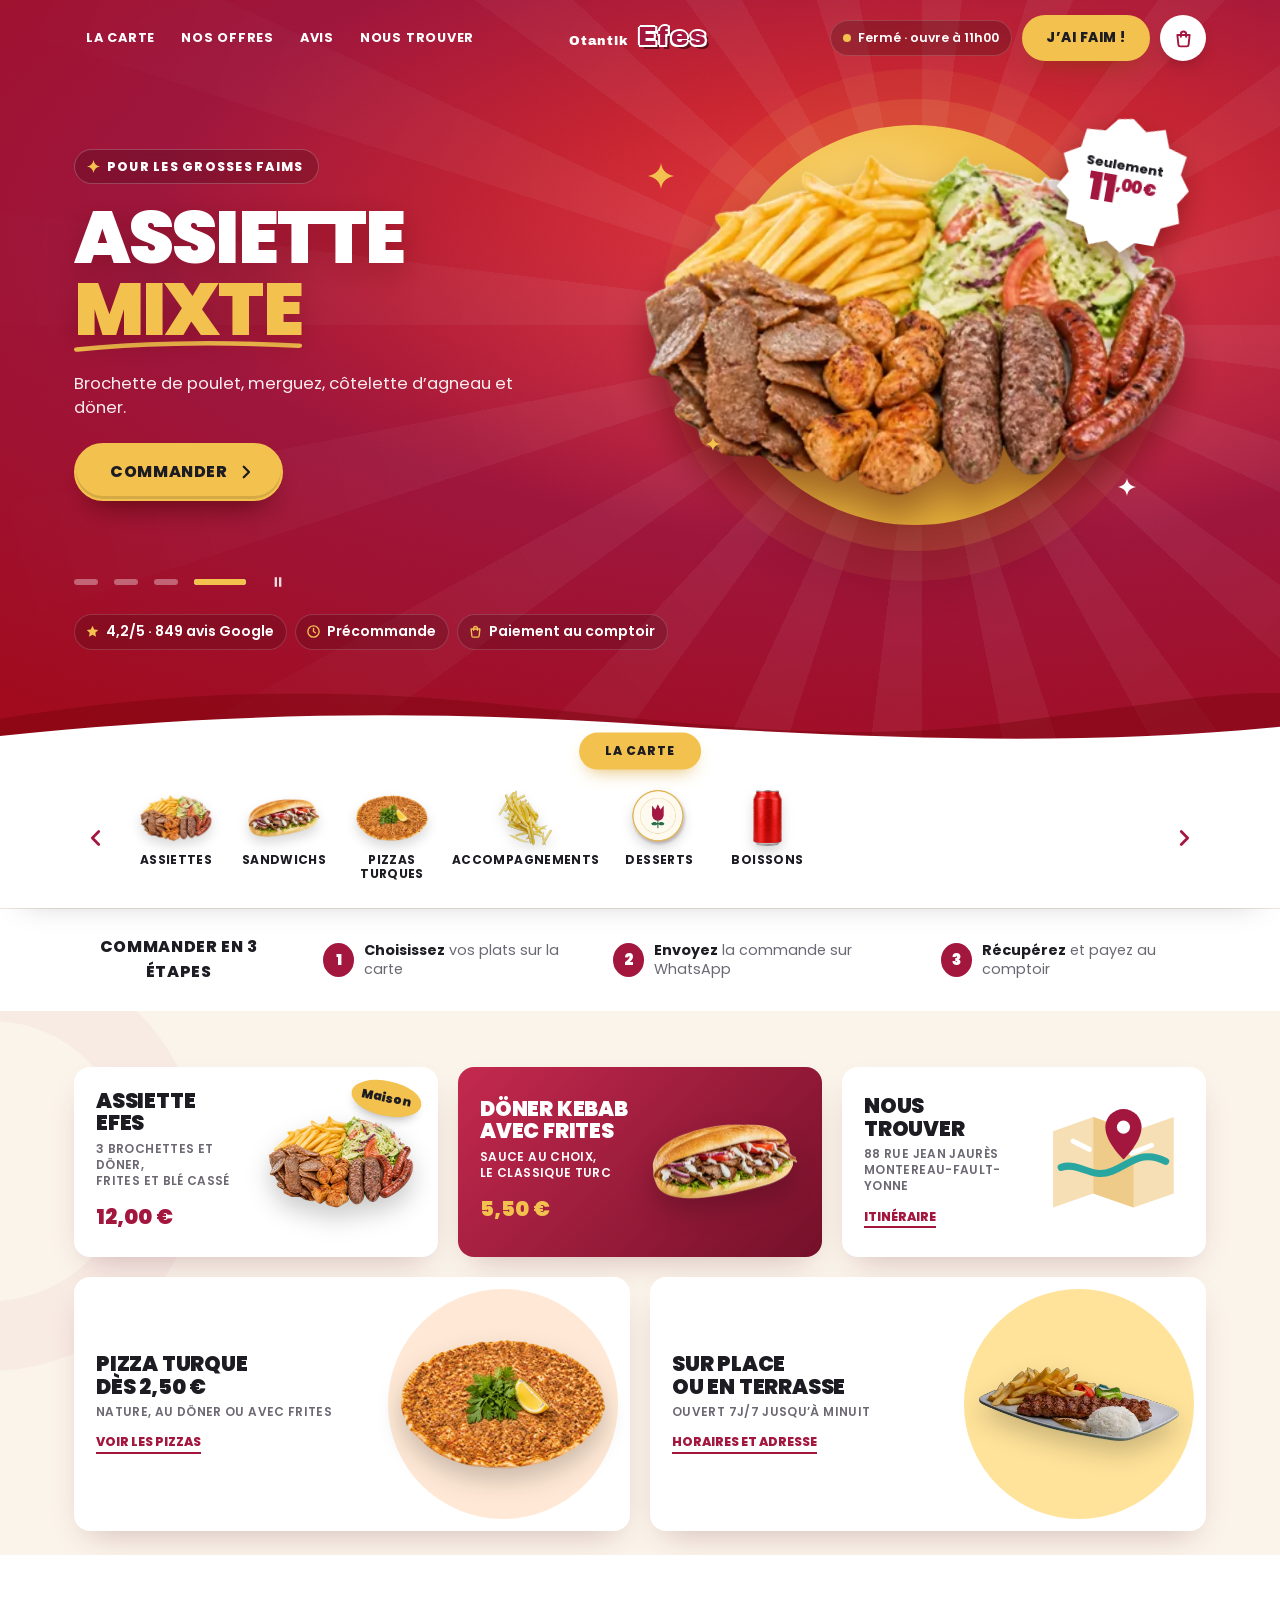
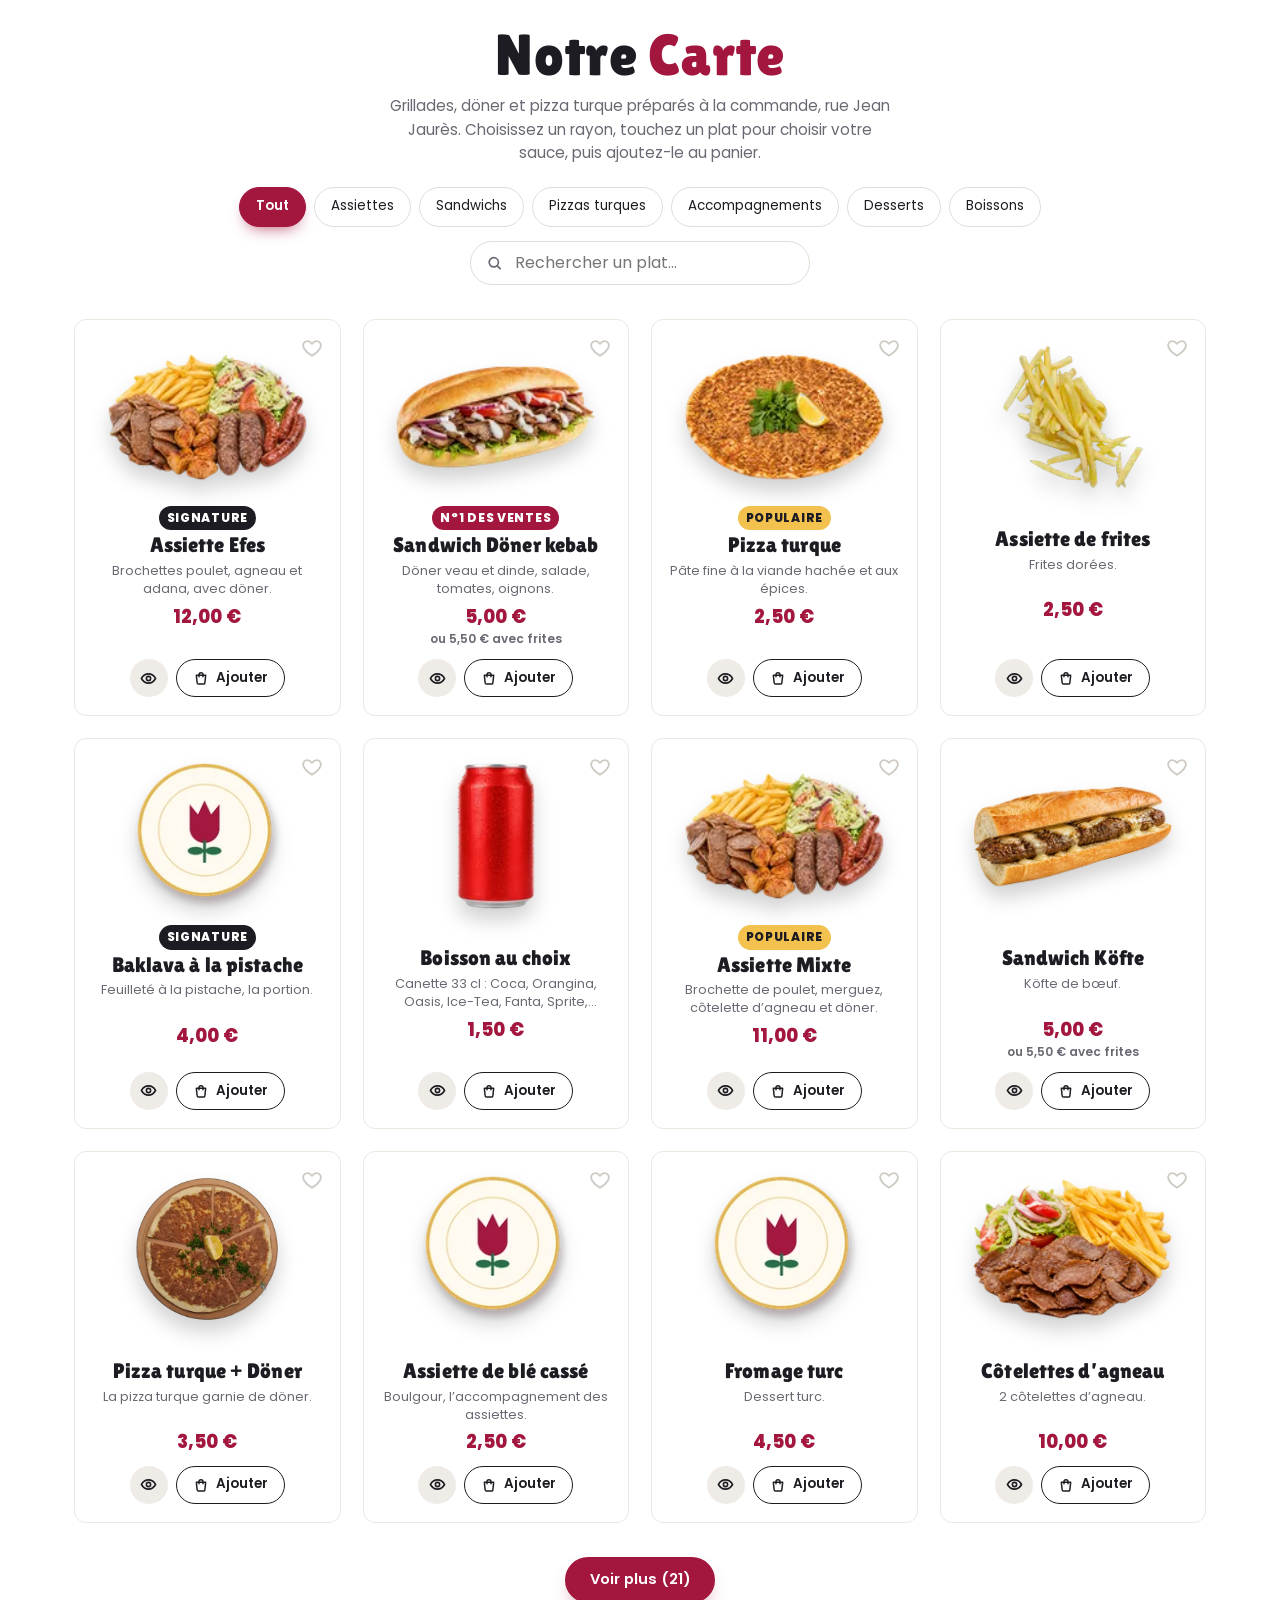
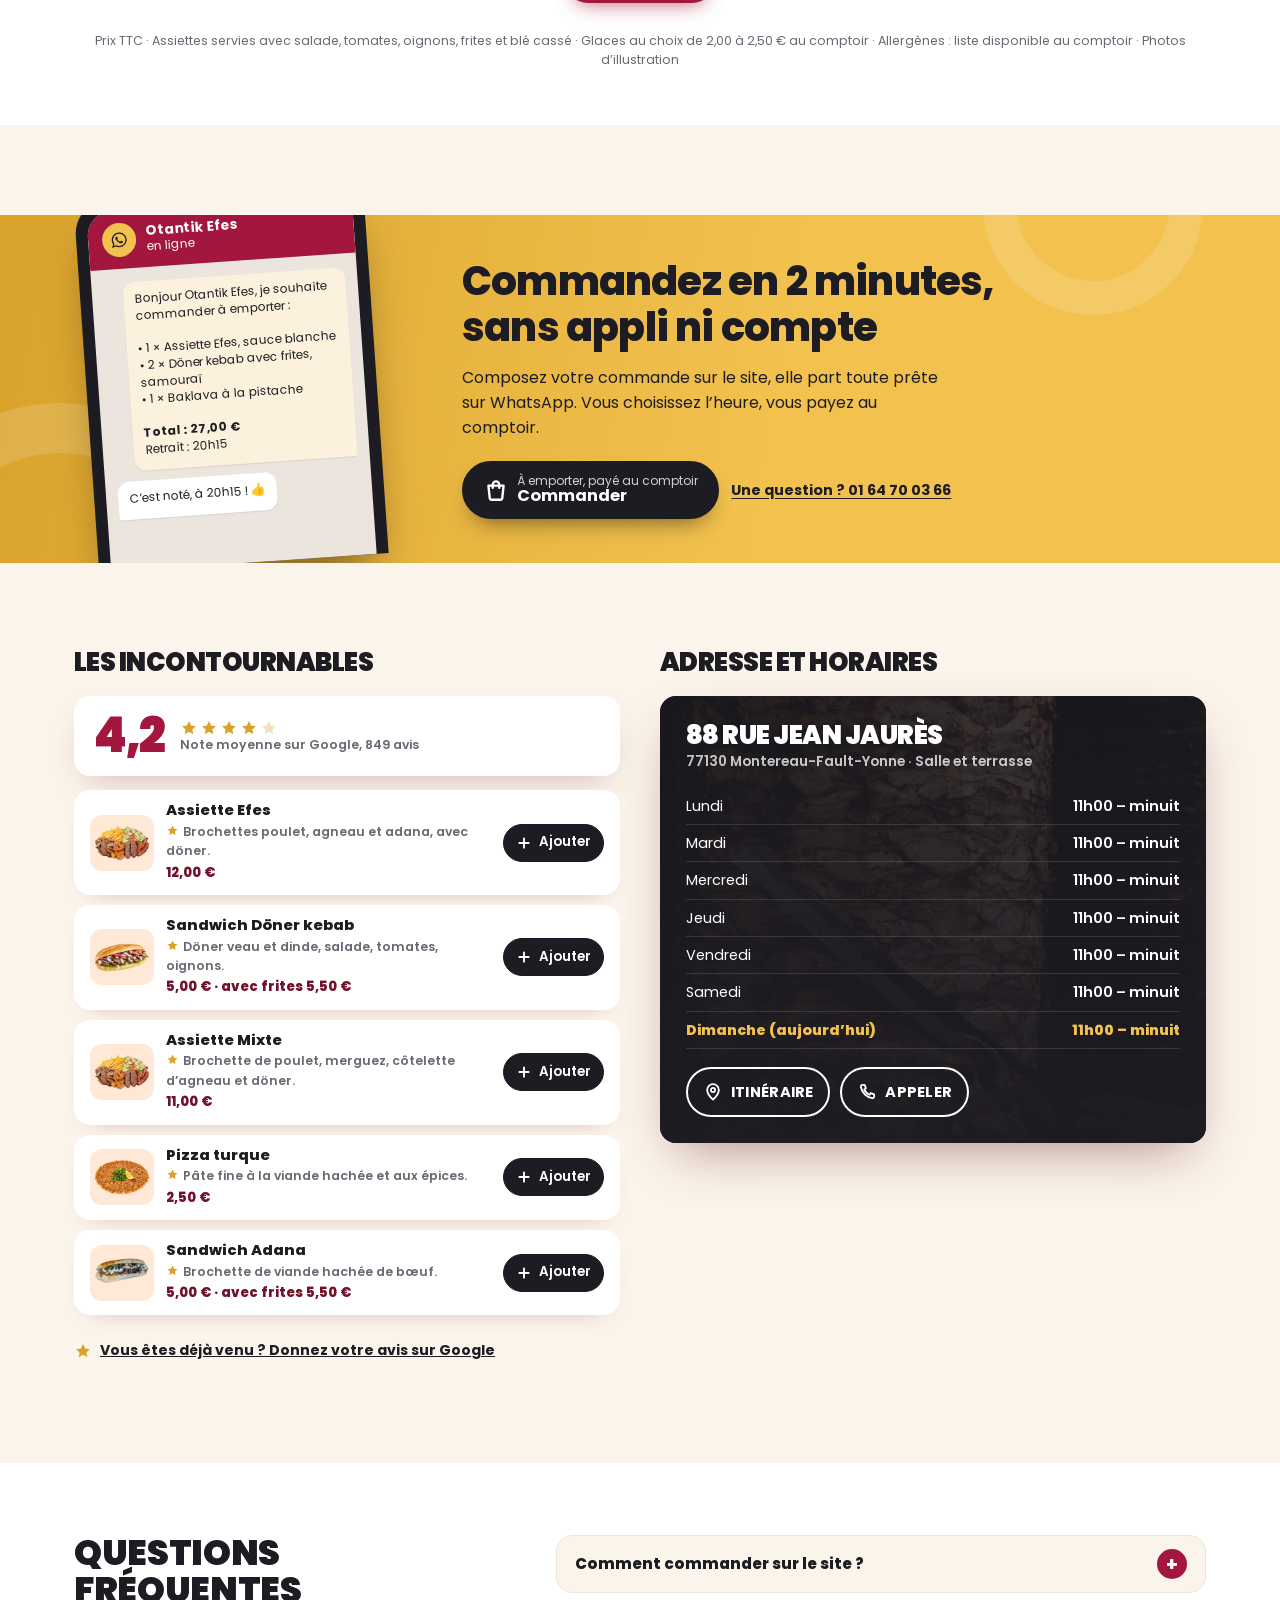
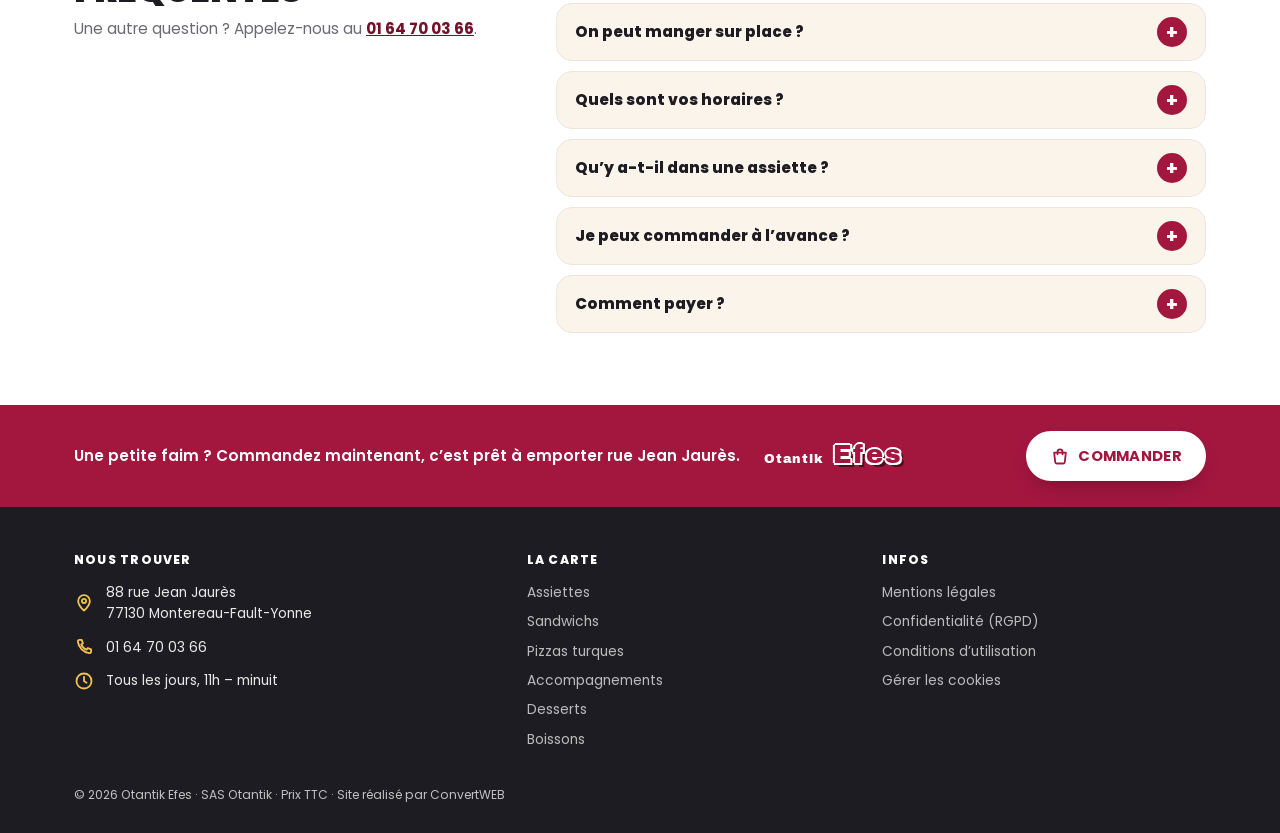
==== commit 83aaff89: "Commande WhatsApp activée avec le numéro de démonstration Le site repasse en commande WhatsApp (text" ====
--- a/index.html
+++ b/index.html
@@ -37,7 +37,7 @@
 <link rel="preload" href="assets/fonts/poppins-400.woff2" as="font" type="font/woff2" crossorigin>
 <link rel="preload" href="assets/fonts/poppins-800.woff2" as="font" type="font/woff2" crossorigin>
 <link rel="preload" as="image" href="assets/img/plats/assiette-mixte-420.webp" imagesrcset="assets/img/plats/assiette-mixte-160.webp 160w, assets/img/plats/assiette-mixte-420.webp 420w, assets/img/plats/assiette-mixte-600.webp 600w, assets/img/plats/assiette-mixte-840.webp 840w" imagesizes="(min-width: 768px) 560px, 300px" fetchpriority="high">
-<link rel="stylesheet" href="assets/css/site.css?v=20261110a">
+<link rel="stylesheet" href="assets/css/site.css?v=20261110b">
 
 <script type="application/ld+json">
 {
@@ -74,7 +74,7 @@
   "@context": "https://schema.org",
   "@type": "FAQPage",
   "mainEntity": [
-    {"@type": "Question", "name": "Comment commander sur le site ?", "acceptedAnswer": {"@type": "Answer", "text": "Choisissez vos plats sur la carte, ouvrez le panier, indiquez votre prénom et l’heure de retrait. Votre commande s’affiche, prête à lire : appelez le 01 64 70 03 66 et vous la récupérez au comptoir. Pas besoin de compte ni d’application."}},
+    {"@type": "Question", "name": "Comment commander sur le site ?", "acceptedAnswer": {"@type": "Answer", "text": "Choisissez vos plats sur la carte, ouvrez le panier, indiquez votre prénom et l’heure de retrait. WhatsApp s’ouvre avec votre commande déjà écrite : appuyez sur Envoyer. Pas de WhatsApp ? Appelez le 01 64 70 03 66. Pas besoin de compte ni d’application."}},
     {"@type": "Question", "name": "On peut manger sur place ?", "acceptedAnswer": {"@type": "Answer", "text": "Oui, en salle ou en terrasse, au 88 rue Jean Jaurès à Montereau-Fault-Yonne. Tout est aussi disponible à emporter."}},
     {"@type": "Question", "name": "Quels sont vos horaires ?", "acceptedAnswer": {"@type": "Answer", "text": "Tous les jours, de 11h à minuit, sans interruption."}},
     {"@type": "Question", "name": "Qu’y a-t-il dans une assiette ?", "acceptedAnswer": {"@type": "Answer", "text": "Toutes nos assiettes sont servies avec salade, tomates, oignons, frites et blé cassé, et la sauce de votre choix : sauce blanche, harissa, ketchup, mayonnaise, moutarde, samouraï, algérienne ou barbecue."}},
@@ -180,7 +180,7 @@
       <h2 class="etapes-titre" id="titre-etapes">Commander en 3 étapes</h2>
       <ol class="etapes-liste">
         <li><span class="etape-num" aria-hidden="true">1</span><span><b>Choisissez</b> vos plats sur la carte</span></li>
-        <li><span class="etape-num" aria-hidden="true">2</span><span><b>Appelez</b> : votre commande s’affiche, prête à lire</span></li>
+        <li><span class="etape-num" aria-hidden="true">2</span><span><b>Envoyez</b> la commande sur WhatsApp</span></li>
         <li><span class="etape-num" aria-hidden="true">3</span><span><b>Récupérez</b> et payez au comptoir</span></li>
       </ol>
     </div>
@@ -273,16 +273,16 @@
     <div class="wrap bj-wrap">
       <div class="telephone" aria-hidden="true">
         <div class="tel-ecran">
-          <div class="tel-barre"><span class="tel-avatar"><svg><use href="#i-tel"/></svg></span><span><b>Otantik Efes</b><small>01 64 70 03 66</small></span></div>
+          <div class="tel-barre"><span class="tel-avatar"><svg><use href="#i-whatsapp"/></svg></span><span><b>Otantik Efes</b><small>en ligne</small></span></div>
           <div class="tel-fil">
-            <div class="bulle">Ma commande à emporter :<br><br>• 1 × Assiette Efes, sauce blanche<br>• 2 × Döner kebab avec frites, samouraï<br>• 1 × Baklava à la pistache<br><br><b>Total : 27,00 €</b><br>Retrait : 20h15</div>
+            <div class="bulle">Bonjour Otantik Efes, je souhaite commander à emporter :<br><br>• 1 × Assiette Efes, sauce blanche<br>• 2 × Döner kebab avec frites, samouraï<br>• 1 × Baklava à la pistache<br><br><b>Total : 27,00 €</b><br>Retrait : 20h15</div>
             <div class="bulle bulle-recue">C’est noté, à 20h15 ! 👍</div>
           </div>
         </div>
       </div>
       <div class="bj-texte">
         <h2 id="titre-whatsapp">Commandez en 2 minutes,<br>sans appli ni compte</h2>
-        <p>Composez votre commande sur le site : elle s’affiche toute prête, vous appelez et vous la lisez. Vous choisissez l’heure, vous payez au comptoir.</p>
+        <p>Composez votre commande sur le site, elle part toute prête sur WhatsApp. Vous choisissez l’heure, vous payez au comptoir.</p>
         <div class="bj-boutons">
           <a class="btn btn-noir" href="#carte"><svg aria-hidden="true"><use href="#i-sac"/></svg><span><small>À emporter, payé au comptoir</small>Commander</span></a>
           <a class="lien-sobre" href="tel:+33164700366">Une question ? 01 64 70 03 66</a>
@@ -330,7 +330,7 @@
         <p>Une autre question ? Appelez-nous au <a href="tel:+33164700366">01 64 70 03 66</a>.</p>
       </div>
       <div class="faq-liste">
-        <details><summary>Comment commander sur le site ?</summary><p>Choisissez vos plats sur la carte, ouvrez le panier, indiquez votre prénom et l’heure de retrait. Votre commande s’affiche, prête à lire : appelez le 01 64 70 03 66 et vous la récupérez au comptoir. Pas besoin de compte ni d’application.</p></details>
+        <details><summary>Comment commander sur le site ?</summary><p>Choisissez vos plats sur la carte, ouvrez le panier, indiquez votre prénom et l’heure de retrait. WhatsApp s’ouvre avec votre commande déjà écrite : appuyez sur Envoyer. Pas de WhatsApp ? Appelez le 01 64 70 03 66. Pas besoin de compte ni d’application.</p></details>
         <details><summary>On peut manger sur place ?</summary><p>Oui, en salle ou en terrasse, au 88 rue Jean Jaurès à Montereau-Fault-Yonne. Tout est aussi disponible à emporter.</p></details>
         <details><summary>Quels sont vos horaires ?</summary><p>Tous les jours, de 11h à minuit, sans interruption.</p></details>
         <details><summary>Qu’y a-t-il dans une assiette ?</summary><p>Toutes nos assiettes sont servies avec salade, tomates, oignons, frites et blé cassé, et la sauce de votre choix : sauce blanche, harissa, ketchup, mayonnaise, moutarde, samouraï, algérienne ou barbecue.</p></details>
@@ -411,8 +411,8 @@
 
 <div class="toast" role="status" aria-live="polite" data-toast></div>
 
-<script src="js/donnees.js?v=20261110a"></script>
-<script src="js/site.js?v=20261110a"></script>
-<script src="js/consentement.js?v=20261110a" defer></script>
+<script src="js/donnees.js?v=20261110b"></script>
+<script src="js/site.js?v=20261110b"></script>
+<script src="js/consentement.js?v=20261110b" defer></script>
 </body>
 </html>
